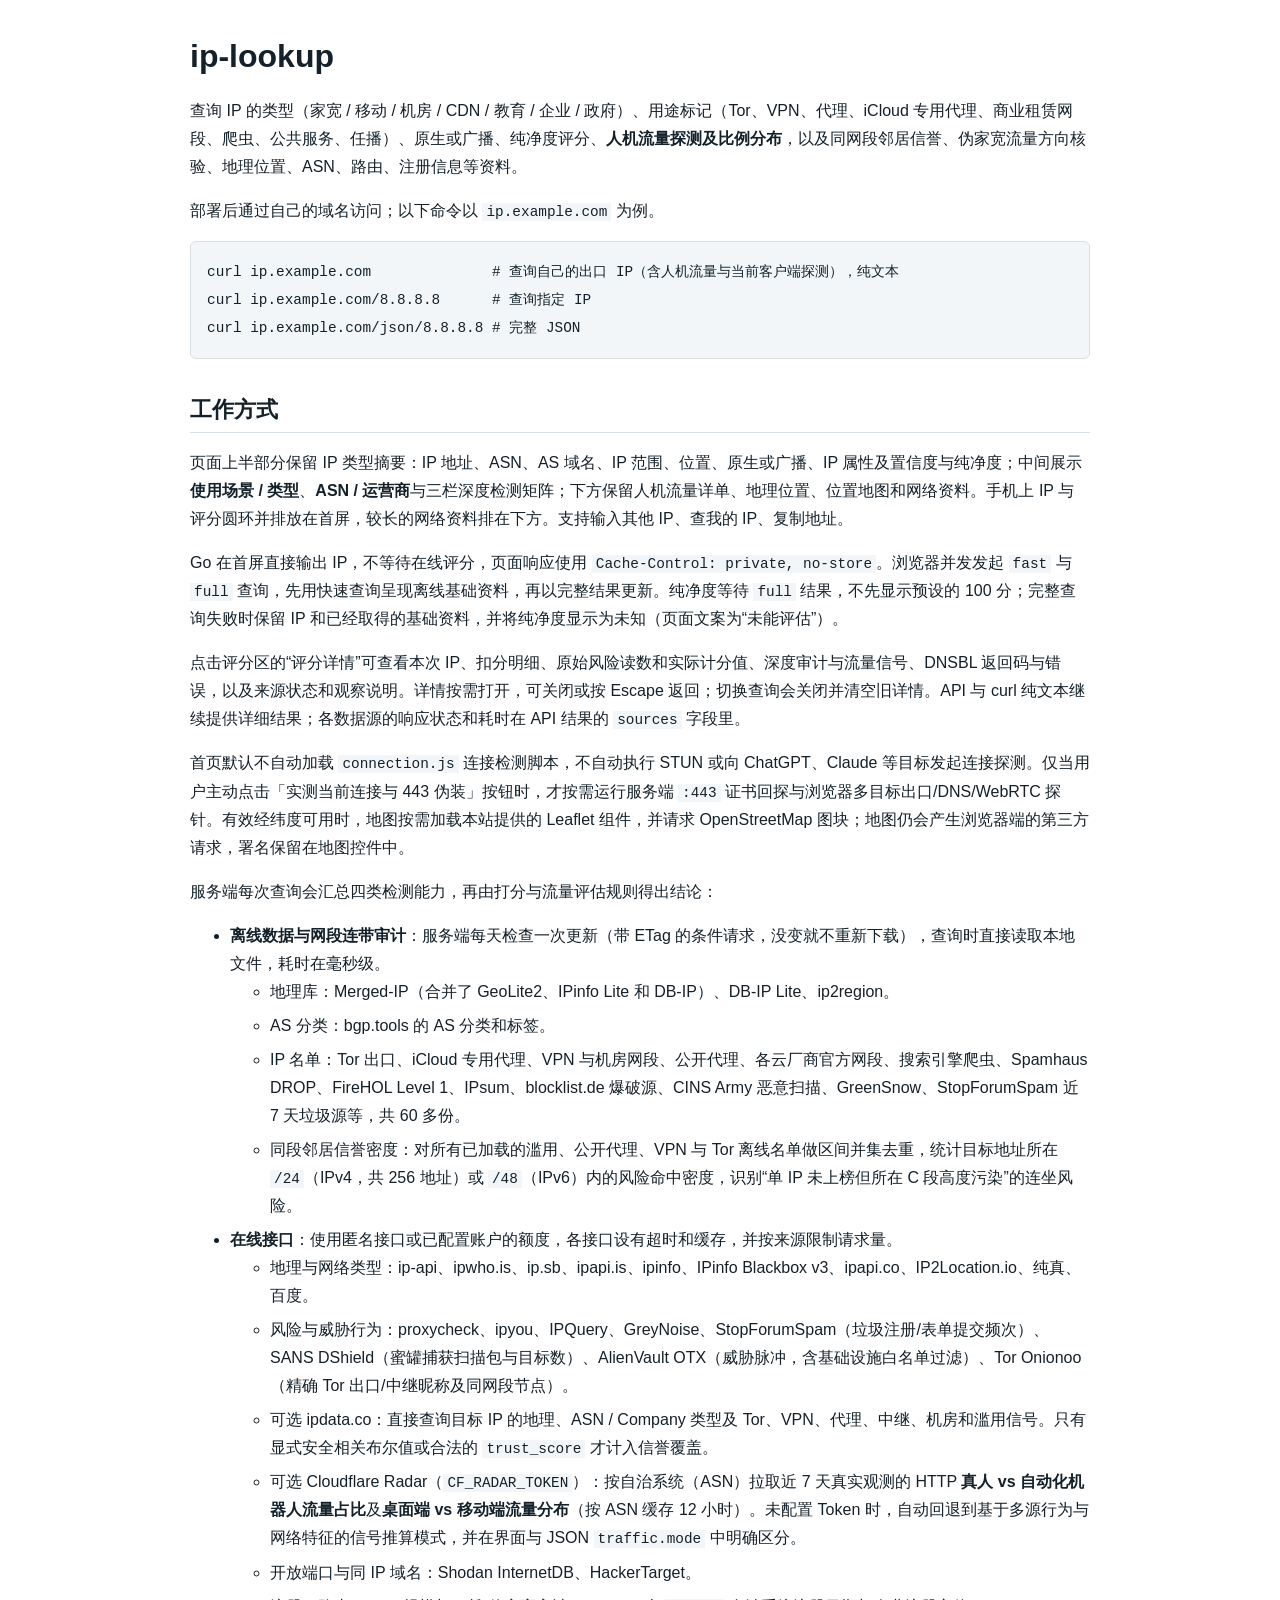
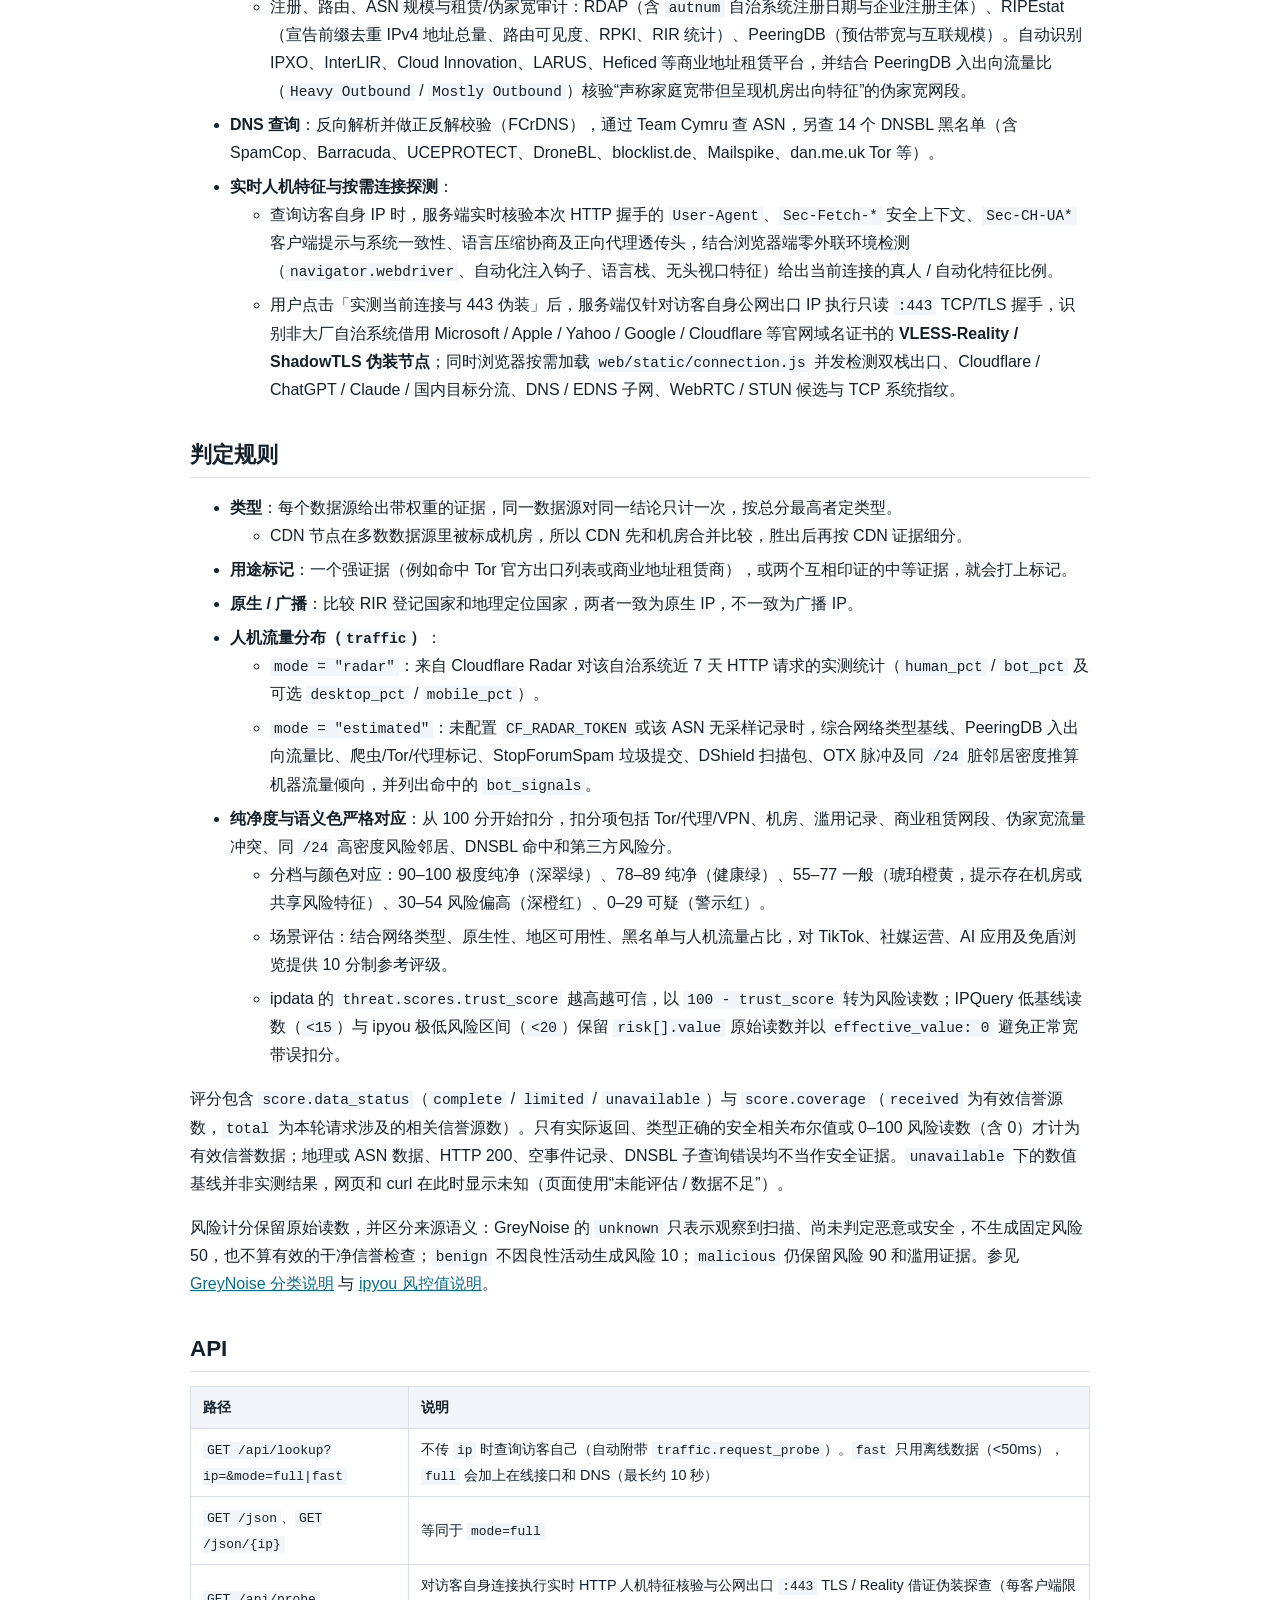
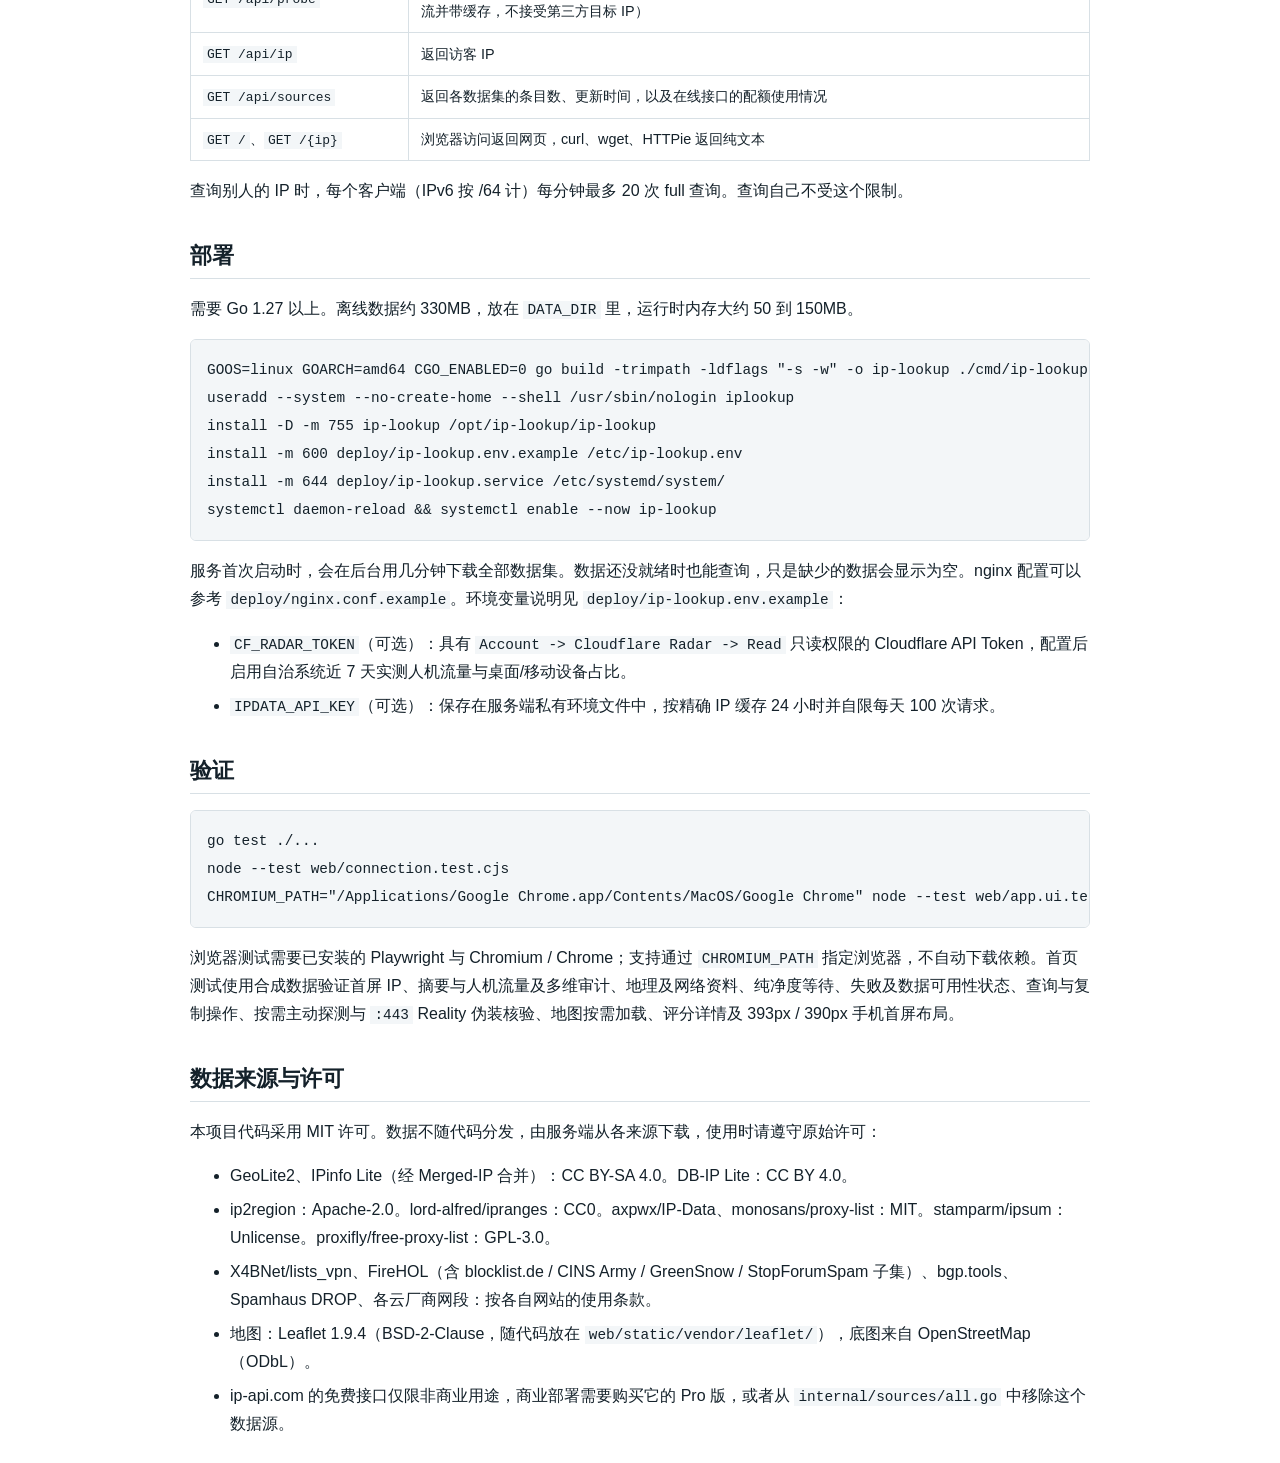
==== README.html @ f2e68642 "refactor(web): remove duplicate spectrum bar and human/bot row from top summary card" ====
<!doctype html>
<html lang="zh-CN"><head><meta charset="utf-8"><meta name="viewport" content="width=device-width,initial-scale=1"><title>ip-lookup · 项目说明</title>
<style>html{color-scheme:light}body{max-width:900px;margin:36px auto;padding:0 24px;color:#14212a;background:#fff;font:16px/1.75 -apple-system,BlinkMacSystemFont,"PingFang SC","Microsoft YaHei",sans-serif;overflow-wrap:anywhere}h1,h2,h3{line-height:1.3;margin:1.6em 0 .6em}h1{margin-top:0}h2{font-size:1.4rem;border-bottom:1px solid #d8e0e5;padding-bottom:.35em}a{color:#0a6e8a}pre{padding:16px;background:#f3f6f8;border:1px solid #d8e0e5;border-radius:6px;overflow:auto}code{font-family:ui-monospace,SFMono-Regular,Menlo,Consolas,monospace;font-size:.9em}p code,li code,td code{background:#f3f6f8;padding:1px 4px}table{border-collapse:collapse;display:block;max-width:100%;overflow:auto;font-size:.9rem}th,td{padding:8px 12px;border:1px solid #d8e0e5;text-align:left}th{background:#f3f6f8}li+li{margin-top:6px}@media(max-width:600px){body{margin:20px auto;padding:0 16px;font-size:15px}pre{white-space:pre-wrap;overflow-wrap:anywhere}}@media print{body{max-width:none;margin:0;padding:0;font-size:10.5pt;color:#000}a{color:inherit}pre{white-space:pre-wrap}table{display:table;overflow:visible}h2,h3{break-after:avoid}tr,pre{break-inside:avoid}@page{margin:18mm}}</style></head><body>
<h1>ip-lookup</h1>
<p>查询 IP 的类型（家宽 / 移动 / 机房 / CDN / 教育 / 企业 / 政府）、用途标记（Tor、VPN、代理、iCloud 专用代理、商业租赁网段、爬虫、公共服务、任播）、原生或广播、纯净度评分、<strong>人机流量探测及比例分布</strong>，以及同网段邻居信誉、伪家宽流量方向核验、地理位置、ASN、路由、注册信息等资料。</p>
<p>部署后通过自己的域名访问；以下命令以 <code>ip.example.com</code> 为例。</p>
<pre><code>curl ip.example.com              # 查询自己的出口 IP（含人机流量与当前客户端探测），纯文本
curl ip.example.com/8.8.8.8      # 查询指定 IP
curl ip.example.com/json/8.8.8.8 # 完整 JSON
</code></pre>
<h2>工作方式</h2>
<p>页面上半部分保留 IP 类型摘要：IP 地址、ASN、AS 域名、IP 范围、位置、原生或广播、IP 属性及置信度与纯净度；中间展示<strong>使用场景 / 类型</strong>、<strong>ASN / 运营商</strong>与三栏深度检测矩阵；下方保留人机流量详单、地理位置、位置地图和网络资料。手机上 IP 与评分圆环并排放在首屏，较长的网络资料排在下方。支持输入其他 IP、查我的 IP、复制地址。</p>
<p>Go 在首屏直接输出 IP，不等待在线评分，页面响应使用 <code>Cache-Control: private, no-store</code>。浏览器并发发起 <code>fast</code> 与 <code>full</code> 查询，先用快速查询呈现离线基础资料，再以完整结果更新。纯净度等待 <code>full</code> 结果，不先显示预设的 100 分；完整查询失败时保留 IP 和已经取得的基础资料，并将纯净度显示为未知（页面文案为“未能评估”）。</p>
<p>点击评分区的“评分详情”可查看本次 IP、扣分明细、原始风险读数和实际计分值、深度审计与流量信号、DNSBL 返回码与错误，以及来源状态和观察说明。详情按需打开，可关闭或按 Escape 返回；切换查询会关闭并清空旧详情。API 与 curl 纯文本继续提供详细结果；各数据源的响应状态和耗时在 API 结果的 <code>sources</code> 字段里。</p>
<p>首页默认不自动加载 <code>connection.js</code> 连接检测脚本，不自动执行 STUN 或向 ChatGPT、Claude 等目标发起连接探测。仅当用户主动点击「实测当前连接与 443 伪装」按钮时，才按需运行服务端 <code>:443</code> 证书回探与浏览器多目标出口/DNS/WebRTC 探针。有效经纬度可用时，地图按需加载本站提供的 Leaflet 组件，并请求 OpenStreetMap 图块；地图仍会产生浏览器端的第三方请求，署名保留在地图控件中。</p>
<p>服务端每次查询会汇总四类检测能力，再由打分与流量评估规则得出结论：</p>
<ul>
<li><strong>离线数据与网段连带审计</strong>：服务端每天检查一次更新（带 ETag 的条件请求，没变就不重新下载），查询时直接读取本地文件，耗时在毫秒级。<ul>
<li>地理库：Merged-IP（合并了 GeoLite2、IPinfo Lite 和 DB-IP）、DB-IP Lite、ip2region。</li>
<li>AS 分类：bgp.tools 的 AS 分类和标签。</li>
<li>IP 名单：Tor 出口、iCloud 专用代理、VPN 与机房网段、公开代理、各云厂商官方网段、搜索引擎爬虫、Spamhaus DROP、FireHOL Level 1、IPsum、blocklist.de 爆破源、CINS Army 恶意扫描、GreenSnow、StopForumSpam 近 7 天垃圾源等，共 60 多份。</li>
<li>同段邻居信誉密度：对所有已加载的滥用、公开代理、VPN 与 Tor 离线名单做区间并集去重，统计目标地址所在 <code>/24</code>（IPv4，共 256 地址）或 <code>/48</code>（IPv6）内的风险命中密度，识别“单 IP 未上榜但所在 C 段高度污染”的连坐风险。</li>
</ul>
</li>
<li><strong>在线接口</strong>：使用匿名接口或已配置账户的额度，各接口设有超时和缓存，并按来源限制请求量。<ul>
<li>地理与网络类型：ip-api、ipwho.is、ip.sb、ipapi.is、ipinfo、IPinfo Blackbox v3、ipapi.co、IP2Location.io、纯真、百度。</li>
<li>风险与威胁行为：proxycheck、ipyou、IPQuery、GreyNoise、StopForumSpam（垃圾注册/表单提交频次）、SANS DShield（蜜罐捕获扫描包与目标数）、AlienVault OTX（威胁脉冲，含基础设施白名单过滤）、Tor Onionoo（精确 Tor 出口/中继昵称及同网段节点）。</li>
<li>可选 ipdata.co：直接查询目标 IP 的地理、ASN / Company 类型及 Tor、VPN、代理、中继、机房和滥用信号。只有显式安全相关布尔值或合法的 <code>trust_score</code> 才计入信誉覆盖。</li>
<li>可选 Cloudflare Radar（<code>CF_RADAR_TOKEN</code>）：按自治系统（ASN）拉取近 7 天真实观测的 HTTP <strong>真人 vs 自动化机器人流量占比</strong>及<strong>桌面端 vs 移动端流量分布</strong>（按 ASN 缓存 12 小时）。未配置 Token 时，自动回退到基于多源行为与网络特征的信号推算模式，并在界面与 JSON <code>traffic.mode</code> 中明确区分。</li>
<li>开放端口与同 IP 域名：Shodan InternetDB、HackerTarget。</li>
<li>注册、路由、ASN 规模与租赁/伪家宽审计：RDAP（含 <code>autnum</code> 自治系统注册日期与企业注册主体）、RIPEstat（宣告前缀去重 IPv4 地址总量、路由可见度、RPKI、RIR 统计）、PeeringDB（预估带宽与互联规模）。自动识别 IPXO、InterLIR、Cloud Innovation、LARUS、Heficed 等商业地址租赁平台，并结合 PeeringDB 入出向流量比（<code>Heavy Outbound</code> / <code>Mostly Outbound</code>）核验“声称家庭宽带但呈现机房出向特征”的伪家宽网段。</li>
</ul>
</li>
<li><strong>DNS 查询</strong>：反向解析并做正反解校验（FCrDNS），通过 Team Cymru 查 ASN，另查 14 个 DNSBL 黑名单（含 SpamCop、Barracuda、UCEPROTECT、DroneBL、blocklist.de、Mailspike、dan.me.uk Tor 等）。</li>
<li><strong>实时人机特征与按需连接探测</strong>：<ul>
<li>查询访客自身 IP 时，服务端实时核验本次 HTTP 握手的 <code>User-Agent</code>、<code>Sec-Fetch-*</code> 安全上下文、<code>Sec-CH-UA*</code> 客户端提示与系统一致性、语言压缩协商及正向代理透传头，结合浏览器端零外联环境检测（<code>navigator.webdriver</code>、自动化注入钩子、语言栈、无头视口特征）给出当前连接的真人 / 自动化特征比例。</li>
<li>用户点击「实测当前连接与 443 伪装」后，服务端仅针对访客自身公网出口 IP 执行只读 <code>:443</code> TCP/TLS 握手，识别非大厂自治系统借用 Microsoft / Apple / Yahoo / Google / Cloudflare 等官网域名证书的 <strong>VLESS-Reality / ShadowTLS 伪装节点</strong>；同时浏览器按需加载 <code>web/static/connection.js</code> 并发检测双栈出口、Cloudflare / ChatGPT / Claude / 国内目标分流、DNS / EDNS 子网、WebRTC / STUN 候选与 TCP 系统指纹。</li>
</ul>
</li>
</ul>
<h2>判定规则</h2>
<ul>
<li><strong>类型</strong>：每个数据源给出带权重的证据，同一数据源对同一结论只计一次，按总分最高者定类型。<ul>
<li>CDN 节点在多数数据源里被标成机房，所以 CDN 先和机房合并比较，胜出后再按 CDN 证据细分。</li>
</ul>
</li>
<li><strong>用途标记</strong>：一个强证据（例如命中 Tor 官方出口列表或商业地址租赁商），或两个互相印证的中等证据，就会打上标记。</li>
<li><strong>原生 / 广播</strong>：比较 RIR 登记国家和地理定位国家，两者一致为原生 IP，不一致为广播 IP。</li>
<li><strong>人机流量分布（<code>traffic</code>）</strong>：<ul>
<li><code>mode = "radar"</code>：来自 Cloudflare Radar 对该自治系统近 7 天 HTTP 请求的实测统计（<code>human_pct</code> / <code>bot_pct</code> 及可选 <code>desktop_pct</code> / <code>mobile_pct</code>）。</li>
<li><code>mode = "estimated"</code>：未配置 <code>CF_RADAR_TOKEN</code> 或该 ASN 无采样记录时，综合网络类型基线、PeeringDB 入出向流量比、爬虫/Tor/代理标记、StopForumSpam 垃圾提交、DShield 扫描包、OTX 脉冲及同 <code>/24</code> 脏邻居密度推算机器流量倾向，并列出命中的 <code>bot_signals</code>。</li>
</ul>
</li>
<li><strong>纯净度与语义色严格对应</strong>：从 100 分开始扣分，扣分项包括 Tor/代理/VPN、机房、滥用记录、商业租赁网段、伪家宽流量冲突、同 <code>/24</code> 高密度风险邻居、DNSBL 命中和第三方风险分。<ul>
<li>分档与颜色对应：90–100 极度纯净（深翠绿）、78–89 纯净（健康绿）、55–77 一般（琥珀橙黄，提示存在机房或共享风险特征）、30–54 风险偏高（深橙红）、0–29 可疑（警示红）。</li>
<li>场景评估：结合网络类型、原生性、地区可用性、黑名单与人机流量占比，对 TikTok、社媒运营、AI 应用及免盾浏览提供 10 分制参考评级。</li>
<li>ipdata 的 <code>threat.scores.trust_score</code> 越高越可信，以 <code>100 - trust_score</code> 转为风险读数；IPQuery 低基线读数（<code>&lt;15</code>）与 ipyou 极低风险区间（<code>&lt;20</code>）保留 <code>risk[].value</code> 原始读数并以 <code>effective_value: 0</code> 避免正常宽带误扣分。</li>
</ul>
</li>
</ul>
<p>评分包含 <code>score.data_status</code>（<code>complete</code> / <code>limited</code> / <code>unavailable</code>）与 <code>score.coverage</code>（<code>received</code> 为有效信誉源数，<code>total</code> 为本轮请求涉及的相关信誉源数）。只有实际返回、类型正确的安全相关布尔值或 0–100 风险读数（含 0）才计为有效信誉数据；地理或 ASN 数据、HTTP 200、空事件记录、DNSBL 子查询错误均不当作安全证据。<code>unavailable</code> 下的数值基线并非实测结果，网页和 curl 在此时显示未知（页面使用“未能评估 / 数据不足”）。</p>
<p>风险计分保留原始读数，并区分来源语义：GreyNoise 的 <code>unknown</code> 只表示观察到扫描、尚未判定恶意或安全，不生成固定风险 50，也不算有效的干净信誉检查；<code>benign</code> 不因良性活动生成风险 10；<code>malicious</code> 仍保留风险 90 和滥用证据。参见 <a href="https://docs.greynoise.io/docs/understanding-greynoise-classifications">GreyNoise 分类说明</a> 与 <a href="https://ipyou.net/zh/wiki/ip-risk-score">ipyou 风控值说明</a>。</p>
<h2>API</h2>
<table>
<thead>
<tr><th>路径</th><th>说明</th></tr>
</thead>
<tbody>
<tr><td><code>GET /api/lookup?ip=&amp;mode=full|fast</code></td><td>不传 <code>ip</code> 时查询访客自己（自动附带 <code>traffic.request_probe</code>）。<code>fast</code> 只用离线数据（&lt;50ms），<code>full</code> 会加上在线接口和 DNS（最长约 10 秒）</td></tr>
<tr><td><code>GET /json</code>、<code>GET /json/{ip}</code></td><td>等同于 <code>mode=full</code></td></tr>
<tr><td><code>GET /api/probe</code></td><td>对访客自身连接执行实时 HTTP 人机特征核验与公网出口 <code>:443</code> TLS / Reality 借证伪装探查（每客户端限流并带缓存，不接受第三方目标 IP）</td></tr>
<tr><td><code>GET /api/ip</code></td><td>返回访客 IP</td></tr>
<tr><td><code>GET /api/sources</code></td><td>返回各数据集的条目数、更新时间，以及在线接口的配额使用情况</td></tr>
<tr><td><code>GET /</code>、<code>GET /{ip}</code></td><td>浏览器访问返回网页，curl、wget、HTTPie 返回纯文本</td></tr>
</tbody>
</table>
<p>查询别人的 IP 时，每个客户端（IPv6 按 /64 计）每分钟最多 20 次 full 查询。查询自己不受这个限制。</p>
<h2>部署</h2>
<p>需要 Go 1.27 以上。离线数据约 330MB，放在 <code>DATA_DIR</code> 里，运行时内存大约 50 到 150MB。</p>
<pre><code>GOOS=linux GOARCH=amd64 CGO_ENABLED=0 go build -trimpath -ldflags "-s -w" -o ip-lookup ./cmd/ip-lookup
useradd --system --no-create-home --shell /usr/sbin/nologin iplookup
install -D -m 755 ip-lookup /opt/ip-lookup/ip-lookup
install -m 600 deploy/ip-lookup.env.example /etc/ip-lookup.env
install -m 644 deploy/ip-lookup.service /etc/systemd/system/
systemctl daemon-reload &amp;&amp; systemctl enable --now ip-lookup
</code></pre>
<p>服务首次启动时，会在后台用几分钟下载全部数据集。数据还没就绪时也能查询，只是缺少的数据会显示为空。nginx 配置可以参考 <code>deploy/nginx.conf.example</code>。环境变量说明见 <code>deploy/ip-lookup.env.example</code>：</p>
<ul>
<li><code>CF_RADAR_TOKEN</code>（可选）：具有 <code>Account -&gt; Cloudflare Radar -&gt; Read</code> 只读权限的 Cloudflare API Token，配置后启用自治系统近 7 天实测人机流量与桌面/移动设备占比。</li>
<li><code>IPDATA_API_KEY</code>（可选）：保存在服务端私有环境文件中，按精确 IP 缓存 24 小时并自限每天 100 次请求。</li>
</ul>
<h2>验证</h2>
<pre><code>go test ./...
node --test web/connection.test.cjs
CHROMIUM_PATH="/Applications/Google Chrome.app/Contents/MacOS/Google Chrome" node --test web/app.ui.test.cjs
</code></pre>
<p>浏览器测试需要已安装的 Playwright 与 Chromium / Chrome；支持通过 <code>CHROMIUM_PATH</code> 指定浏览器，不自动下载依赖。首页测试使用合成数据验证首屏 IP、摘要与人机流量及多维审计、地理及网络资料、纯净度等待、失败及数据可用性状态、查询与复制操作、按需主动探测与 <code>:443</code> Reality 伪装核验、地图按需加载、评分详情及 393px / 390px 手机首屏布局。</p>
<h2>数据来源与许可</h2>
<p>本项目代码采用 MIT 许可。数据不随代码分发，由服务端从各来源下载，使用时请遵守原始许可：</p>
<ul>
<li>GeoLite2、IPinfo Lite（经 Merged-IP 合并）：CC BY-SA 4.0。DB-IP Lite：CC BY 4.0。</li>
<li>ip2region：Apache-2.0。lord-alfred/ipranges：CC0。axpwx/IP-Data、monosans/proxy-list：MIT。stamparm/ipsum：Unlicense。proxifly/free-proxy-list：GPL-3.0。</li>
<li>X4BNet/lists_vpn、FireHOL（含 blocklist.de / CINS Army / GreenSnow / StopForumSpam 子集）、bgp.tools、Spamhaus DROP、各云厂商网段：按各自网站的使用条款。</li>
<li>地图：Leaflet 1.9.4（BSD-2-Clause，随代码放在 <code>web/static/vendor/leaflet/</code>），底图来自 OpenStreetMap（ODbL）。</li>
<li>ip-api.com 的免费接口仅限非商业用途，商业部署需要购买它的 Pro 版，或者从 <code>internal/sources/all.go</code> 中移除这个数据源。</li>
</ul>
</body></html>
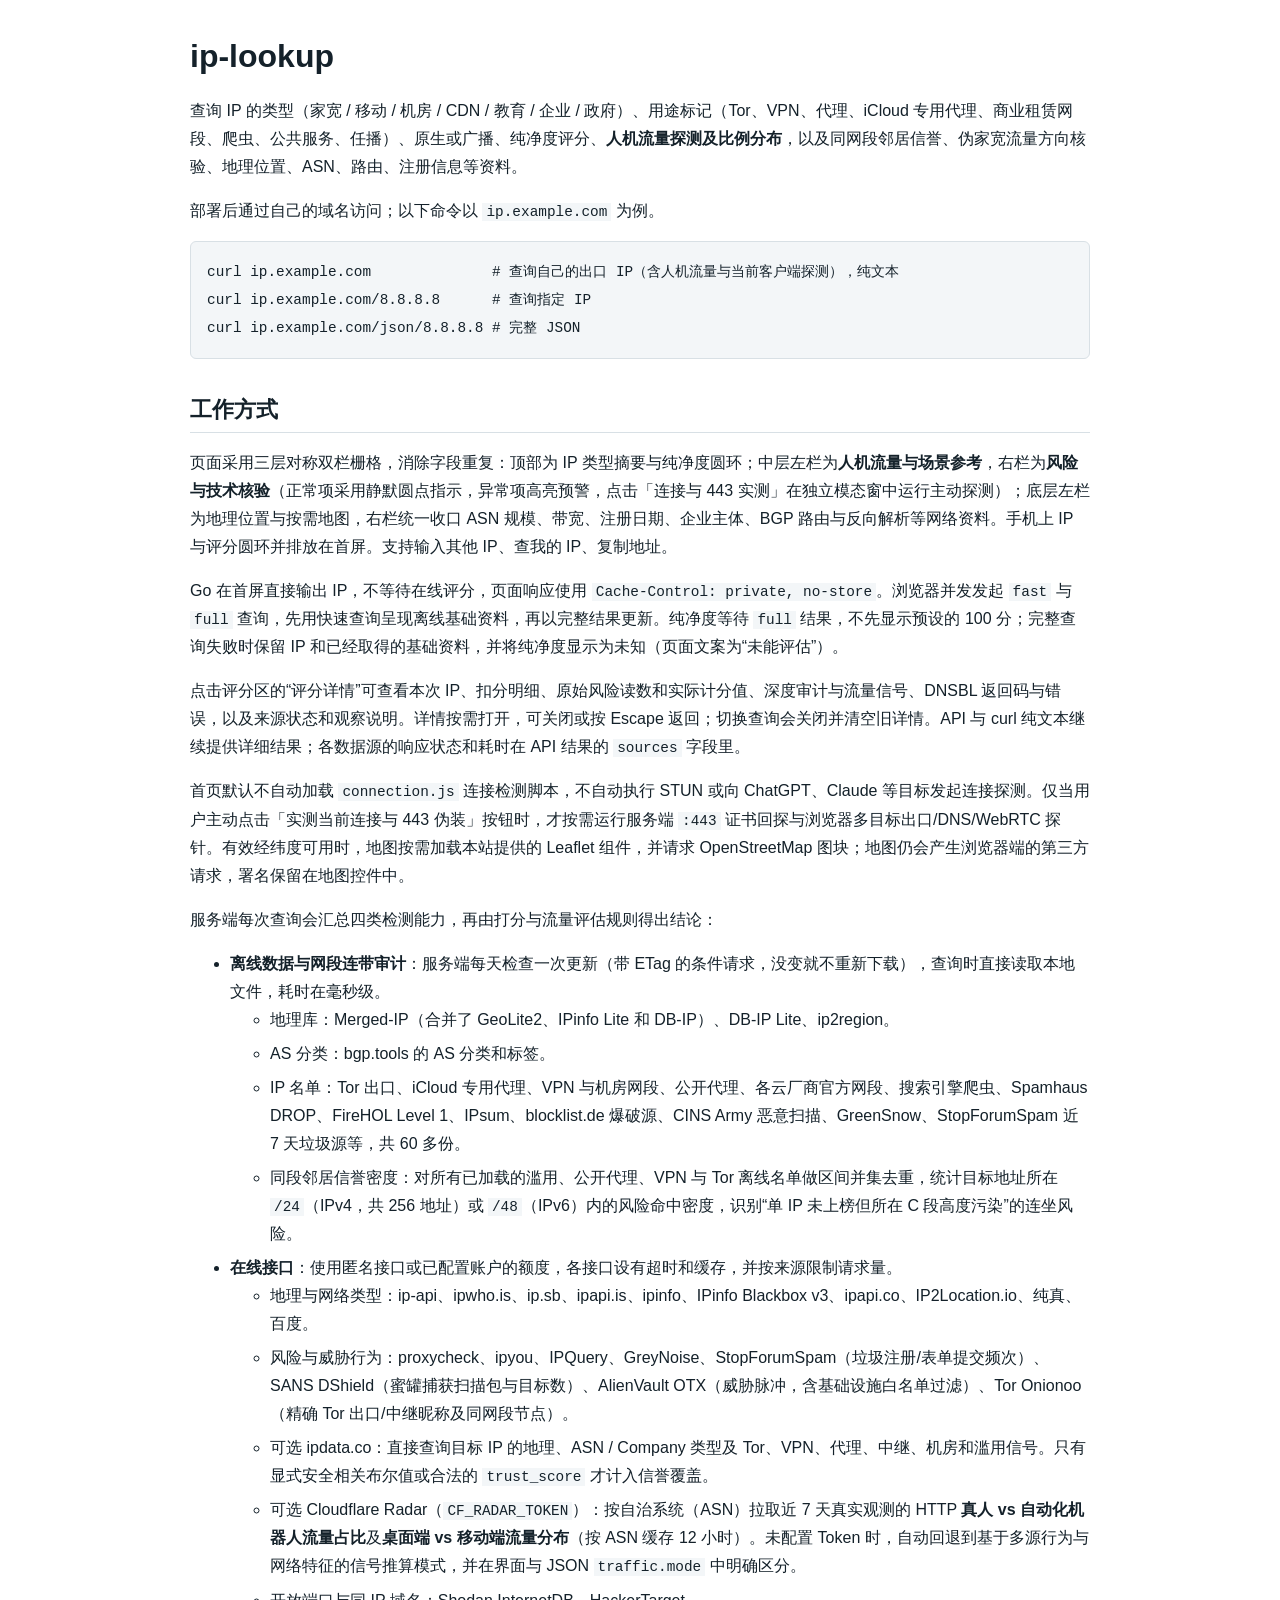
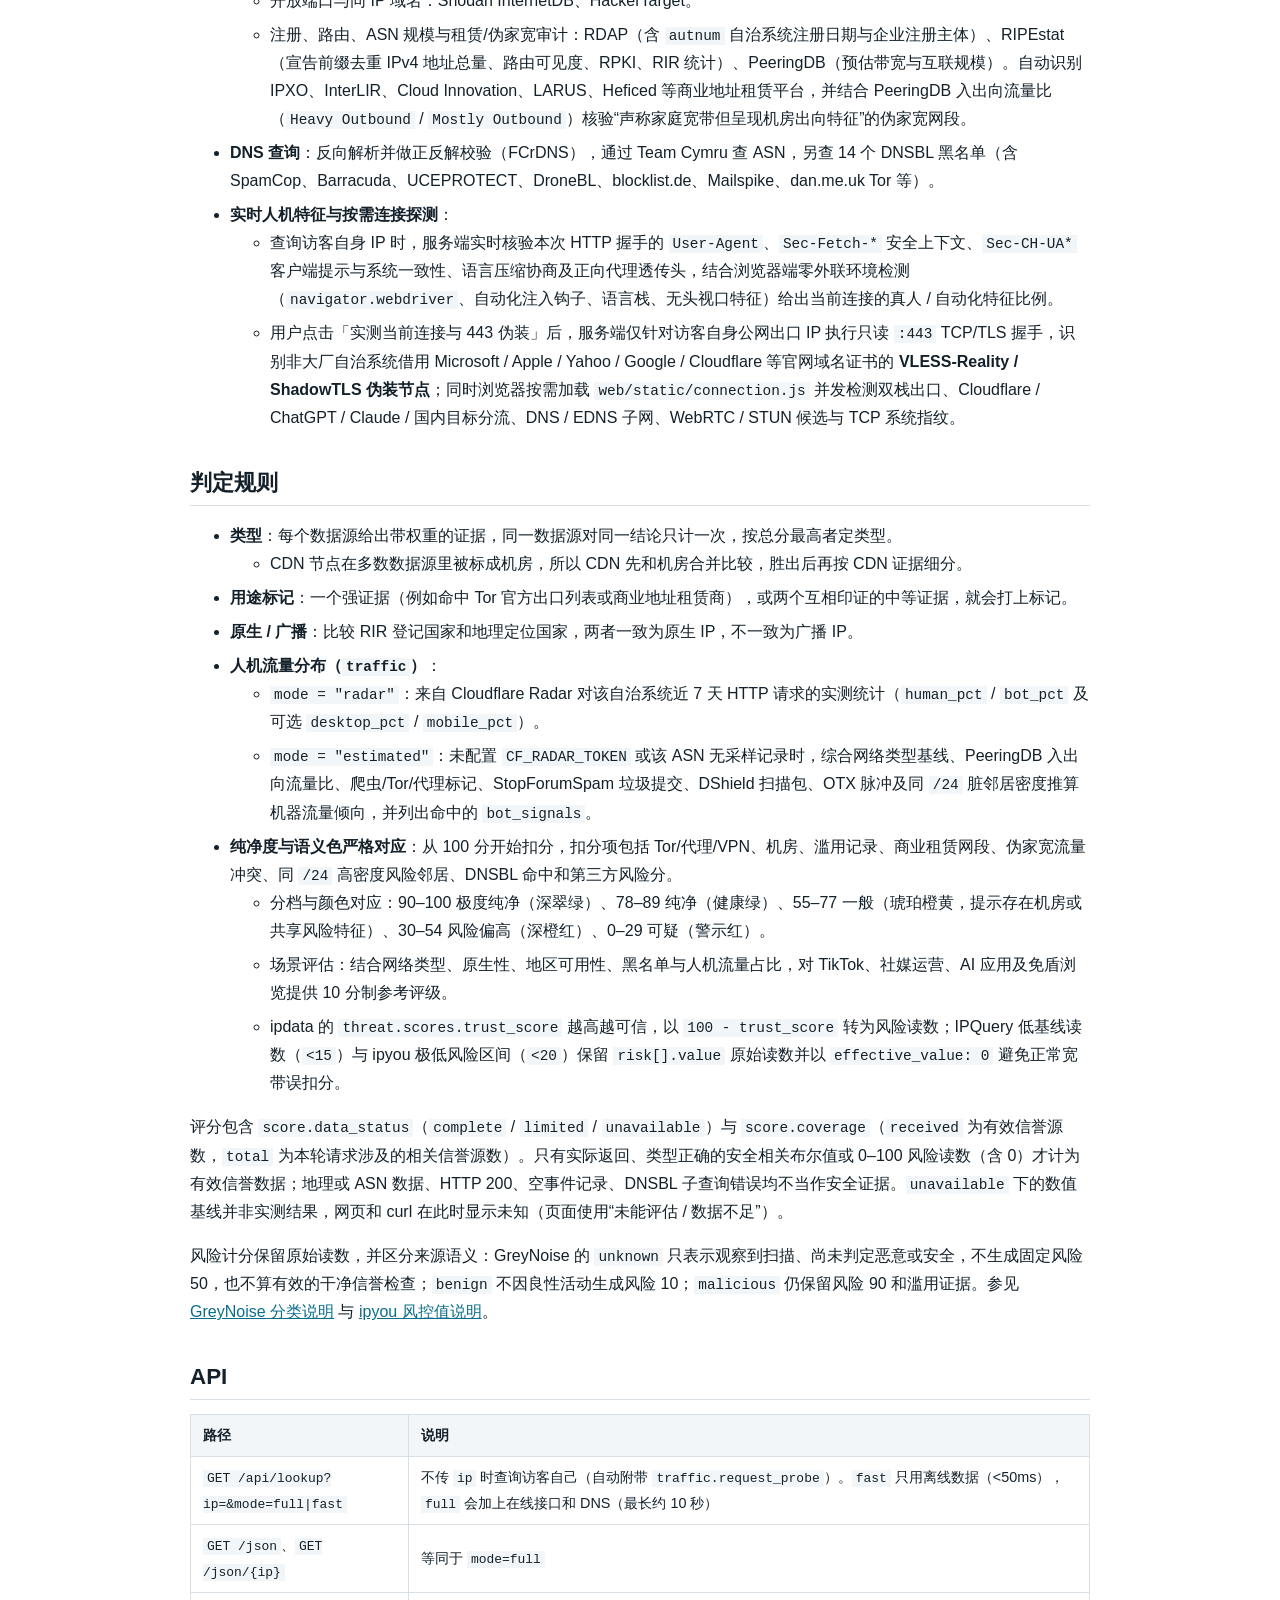
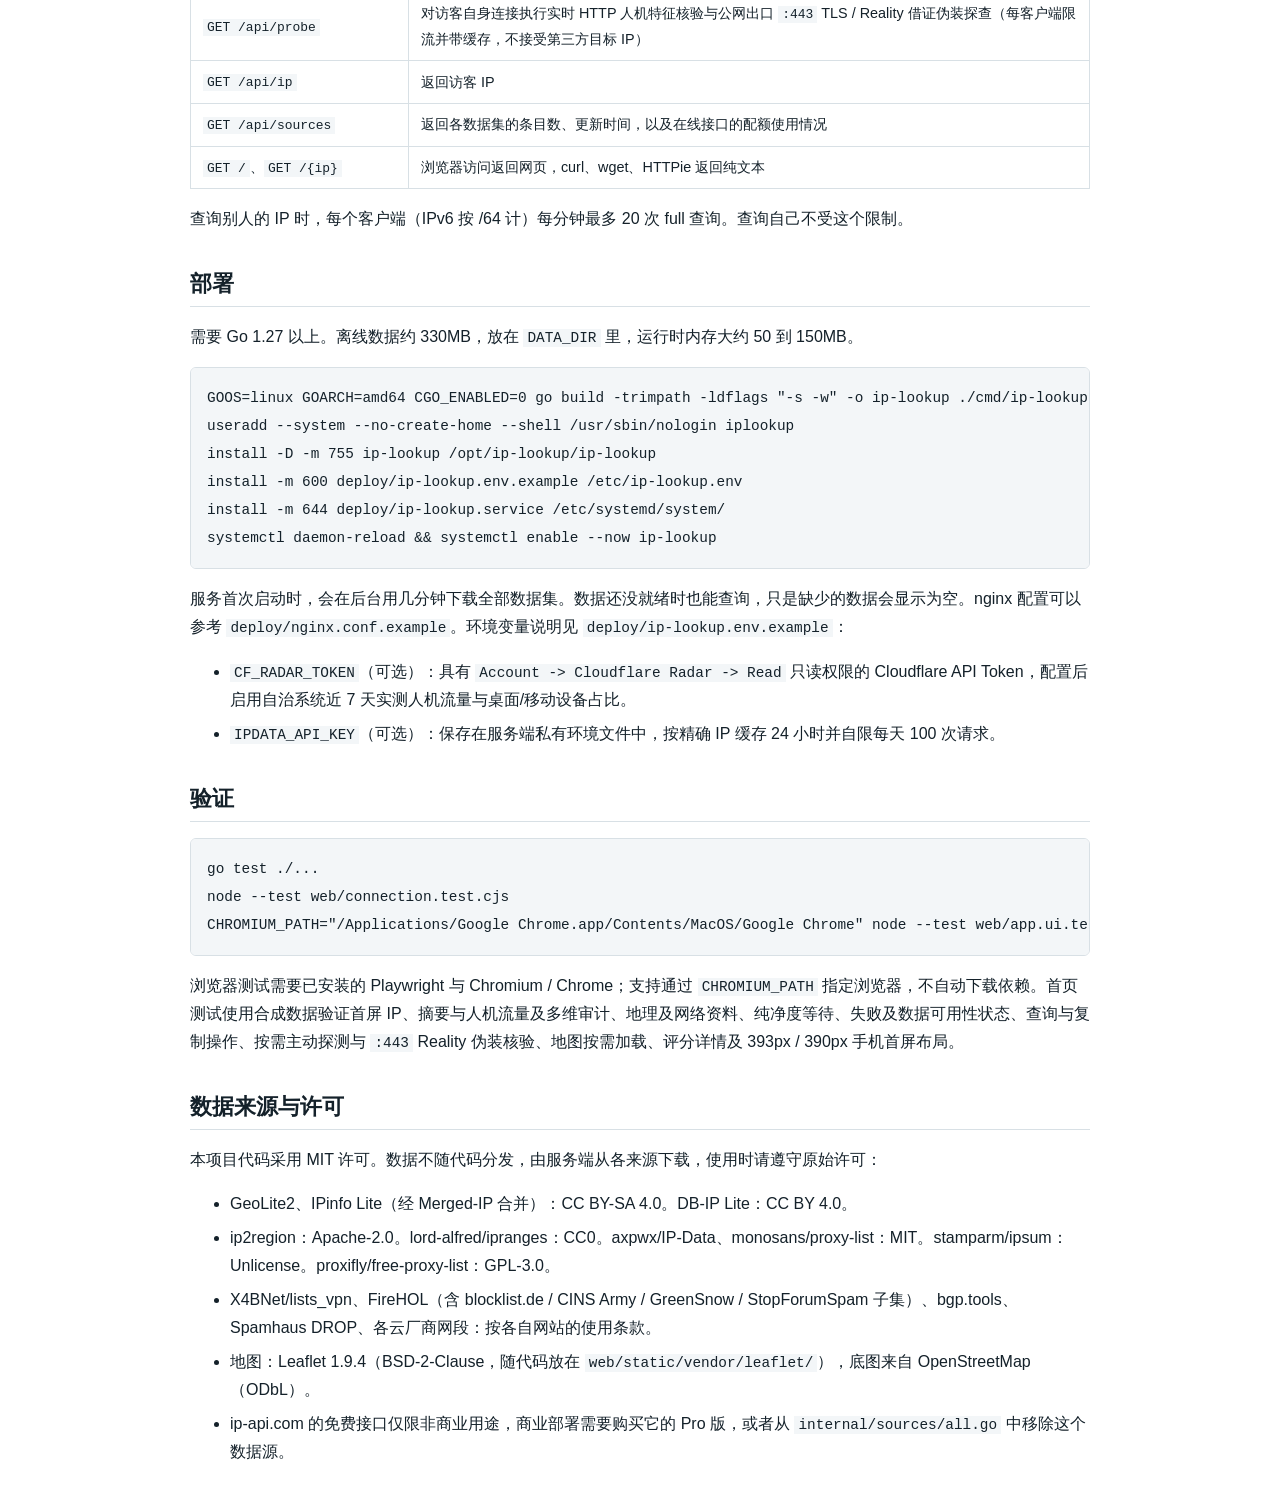
==== commit 6eaeae34: "refactor(web): streamline page into a deduplicated 3-tier symmetrical layout" ====
--- a/README.html
+++ b/README.html
@@ -9,7 +9,7 @@
 curl ip.example.com/json/8.8.8.8 # 完整 JSON
 </code></pre>
 <h2>工作方式</h2>
-<p>页面上半部分保留 IP 类型摘要：IP 地址、ASN、AS 域名、IP 范围、位置、原生或广播、IP 属性及置信度与纯净度；中间展示<strong>使用场景 / 类型</strong>、<strong>ASN / 运营商</strong>与三栏深度检测矩阵；下方保留人机流量详单、地理位置、位置地图和网络资料。手机上 IP 与评分圆环并排放在首屏，较长的网络资料排在下方。支持输入其他 IP、查我的 IP、复制地址。</p>
+<p>页面采用三层对称双栏栅格，消除字段重复：顶部为 IP 类型摘要与纯净度圆环；中层左栏为<strong>人机流量与场景参考</strong>，右栏为<strong>风险与技术核验</strong>（正常项采用静默圆点指示，异常项高亮预警，点击「连接与 443 实测」在独立模态窗中运行主动探测）；底层左栏为地理位置与按需地图，右栏统一收口 ASN 规模、带宽、注册日期、企业主体、BGP 路由与反向解析等网络资料。手机上 IP 与评分圆环并排放在首屏。支持输入其他 IP、查我的 IP、复制地址。</p>
 <p>Go 在首屏直接输出 IP，不等待在线评分，页面响应使用 <code>Cache-Control: private, no-store</code>。浏览器并发发起 <code>fast</code> 与 <code>full</code> 查询，先用快速查询呈现离线基础资料，再以完整结果更新。纯净度等待 <code>full</code> 结果，不先显示预设的 100 分；完整查询失败时保留 IP 和已经取得的基础资料，并将纯净度显示为未知（页面文案为“未能评估”）。</p>
 <p>点击评分区的“评分详情”可查看本次 IP、扣分明细、原始风险读数和实际计分值、深度审计与流量信号、DNSBL 返回码与错误，以及来源状态和观察说明。详情按需打开，可关闭或按 Escape 返回；切换查询会关闭并清空旧详情。API 与 curl 纯文本继续提供详细结果；各数据源的响应状态和耗时在 API 结果的 <code>sources</code> 字段里。</p>
 <p>首页默认不自动加载 <code>connection.js</code> 连接检测脚本，不自动执行 STUN 或向 ChatGPT、Claude 等目标发起连接探测。仅当用户主动点击「实测当前连接与 443 伪装」按钮时，才按需运行服务端 <code>:443</code> 证书回探与浏览器多目标出口/DNS/WebRTC 探针。有效经纬度可用时，地图按需加载本站提供的 Leaflet 组件，并请求 OpenStreetMap 图块；地图仍会产生浏览器端的第三方请求，署名保留在地图控件中。</p>
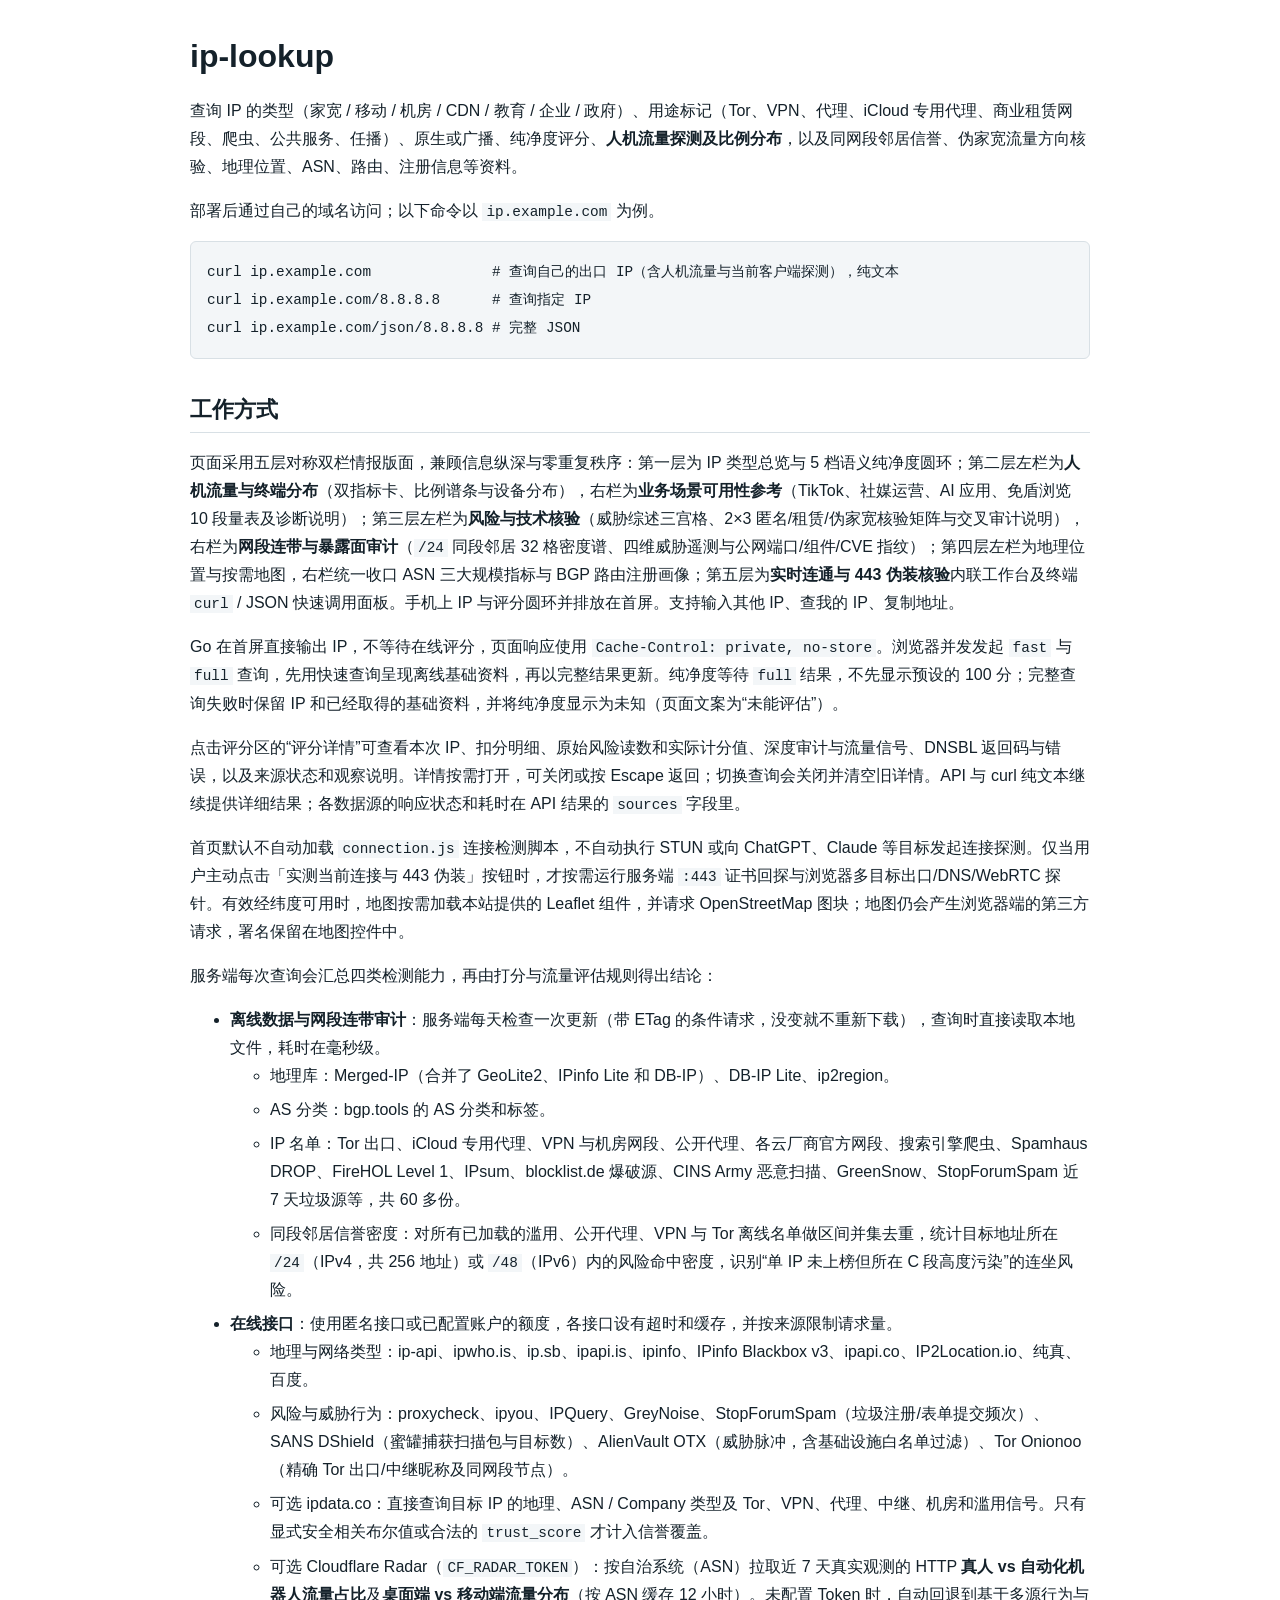
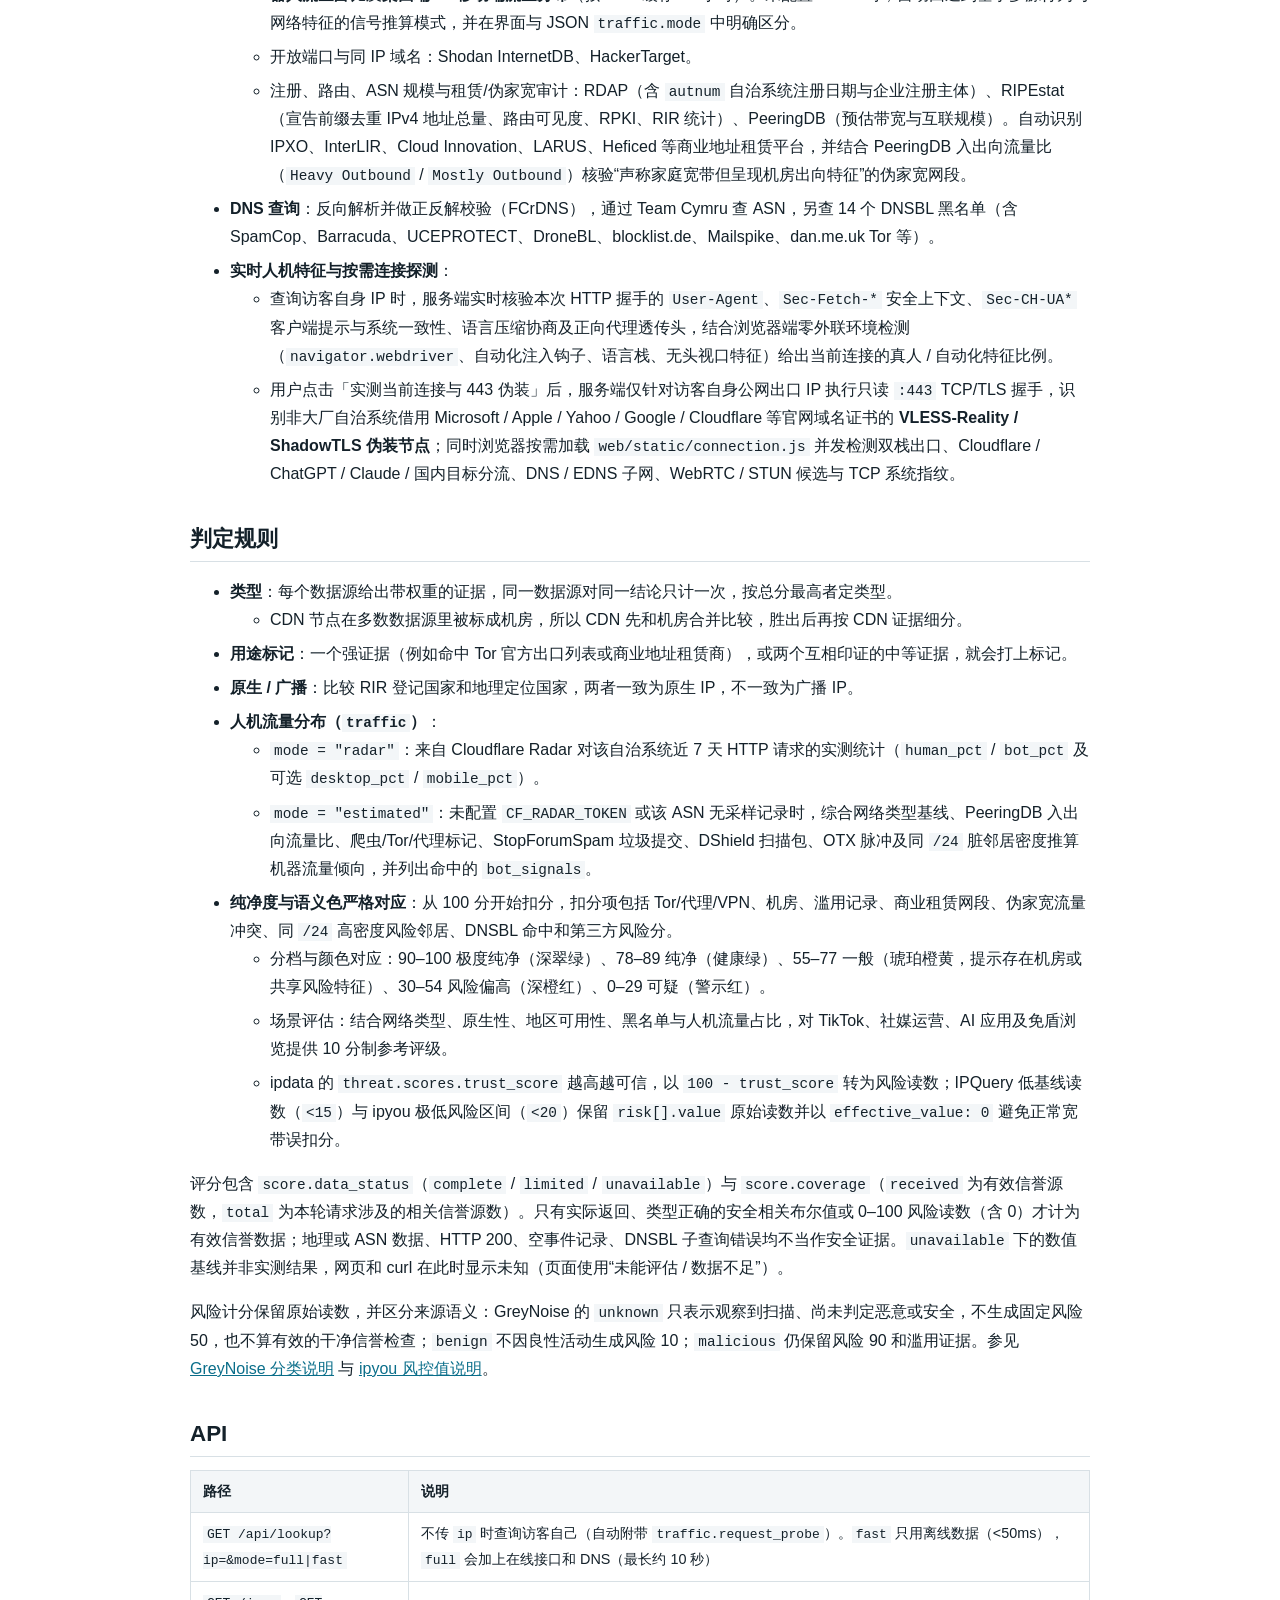
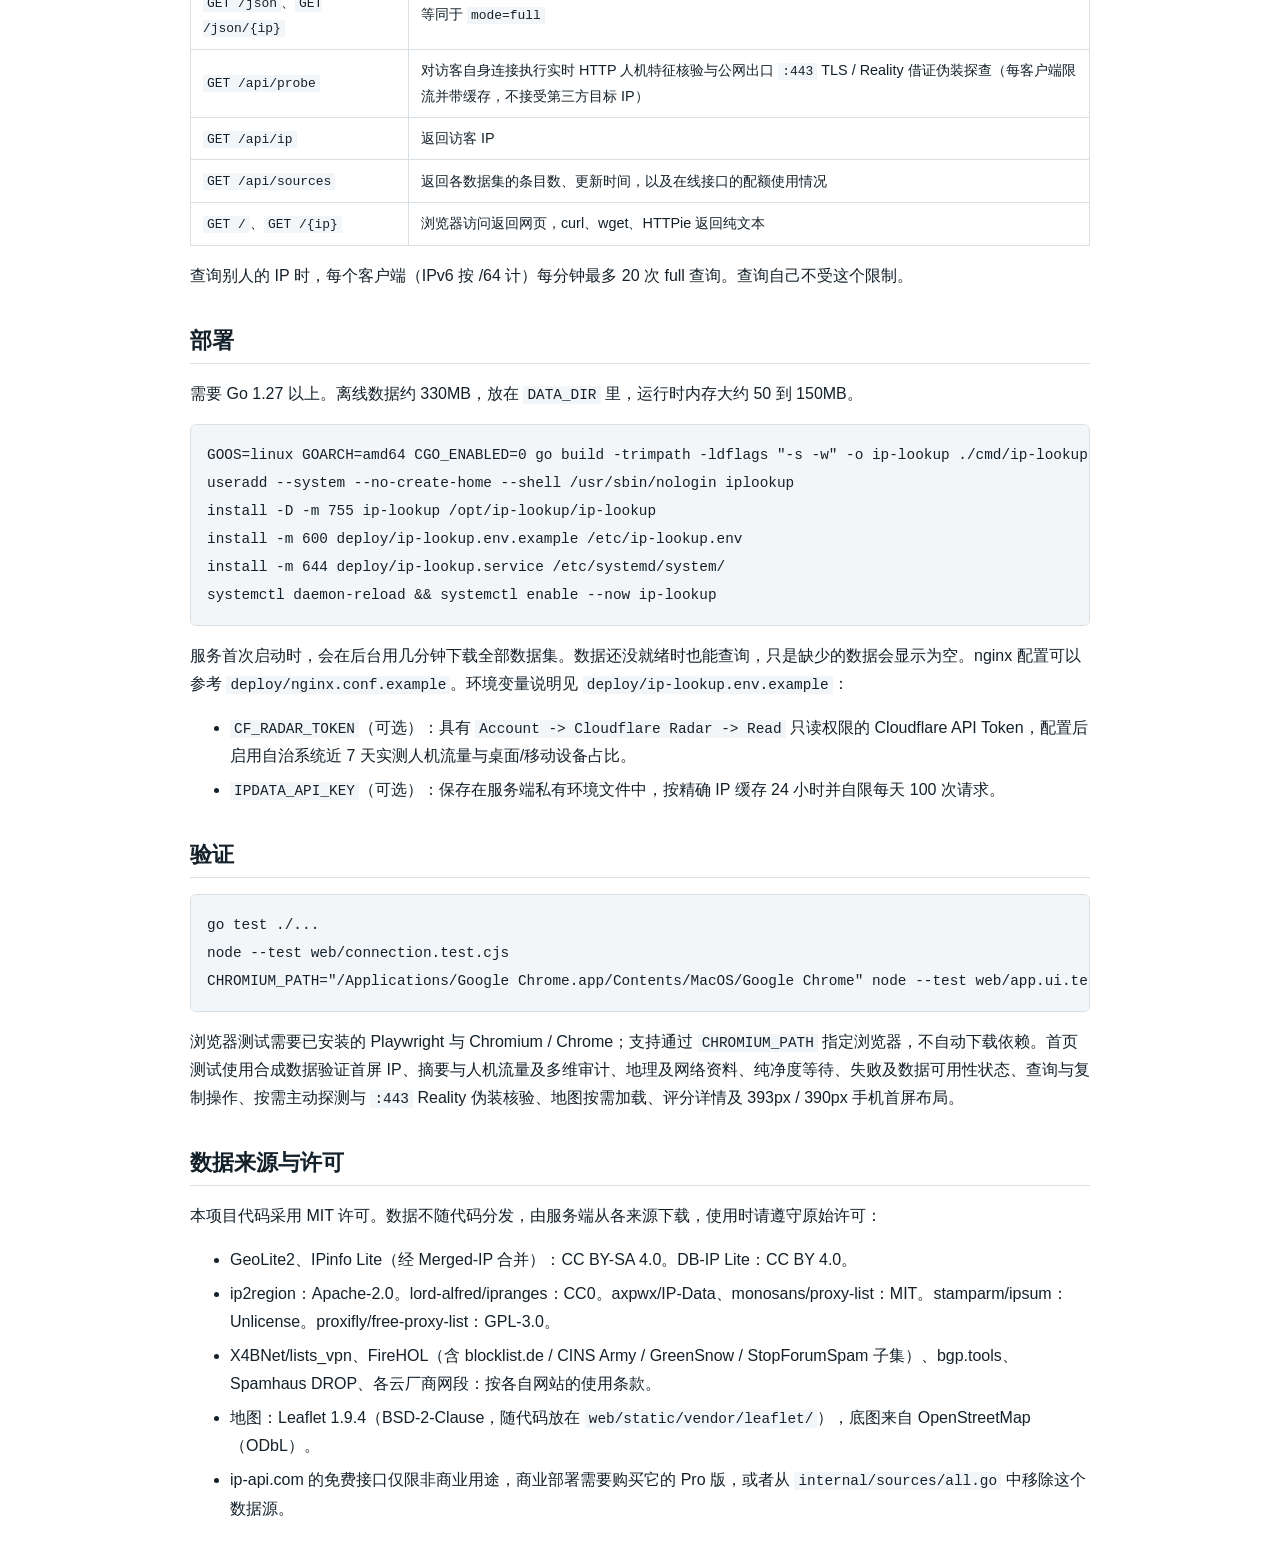
==== commit d859967a: "feat(web): expand report into a 5-tier symmetrical intelligence dossier" ====
--- a/README.html
+++ b/README.html
@@ -9,7 +9,7 @@
 curl ip.example.com/json/8.8.8.8 # 完整 JSON
 </code></pre>
 <h2>工作方式</h2>
-<p>页面采用三层对称双栏栅格，消除字段重复：顶部为 IP 类型摘要与纯净度圆环；中层左栏为<strong>人机流量与场景参考</strong>，右栏为<strong>风险与技术核验</strong>（正常项采用静默圆点指示，异常项高亮预警，点击「连接与 443 实测」在独立模态窗中运行主动探测）；底层左栏为地理位置与按需地图，右栏统一收口 ASN 规模、带宽、注册日期、企业主体、BGP 路由与反向解析等网络资料。手机上 IP 与评分圆环并排放在首屏。支持输入其他 IP、查我的 IP、复制地址。</p>
+<p>页面采用五层对称双栏情报版面，兼顾信息纵深与零重复秩序：第一层为 IP 类型总览与 5 档语义纯净度圆环；第二层左栏为<strong>人机流量与终端分布</strong>（双指标卡、比例谱条与设备分布），右栏为<strong>业务场景可用性参考</strong>（TikTok、社媒运营、AI 应用、免盾浏览 10 段量表及诊断说明）；第三层左栏为<strong>风险与技术核验</strong>（威胁综述三宫格、2×3 匿名/租赁/伪家宽核验矩阵与交叉审计说明），右栏为<strong>网段连带与暴露面审计</strong>（<code>/24</code> 同段邻居 32 格密度谱、四维威胁遥测与公网端口/组件/CVE 指纹）；第四层左栏为地理位置与按需地图，右栏统一收口 ASN 三大规模指标与 BGP 路由注册画像；第五层为<strong>实时连通与 443 伪装核验</strong>内联工作台及终端 <code>curl</code> / JSON 快速调用面板。手机上 IP 与评分圆环并排放在首屏。支持输入其他 IP、查我的 IP、复制地址。</p>
 <p>Go 在首屏直接输出 IP，不等待在线评分，页面响应使用 <code>Cache-Control: private, no-store</code>。浏览器并发发起 <code>fast</code> 与 <code>full</code> 查询，先用快速查询呈现离线基础资料，再以完整结果更新。纯净度等待 <code>full</code> 结果，不先显示预设的 100 分；完整查询失败时保留 IP 和已经取得的基础资料，并将纯净度显示为未知（页面文案为“未能评估”）。</p>
 <p>点击评分区的“评分详情”可查看本次 IP、扣分明细、原始风险读数和实际计分值、深度审计与流量信号、DNSBL 返回码与错误，以及来源状态和观察说明。详情按需打开，可关闭或按 Escape 返回；切换查询会关闭并清空旧详情。API 与 curl 纯文本继续提供详细结果；各数据源的响应状态和耗时在 API 结果的 <code>sources</code> 字段里。</p>
 <p>首页默认不自动加载 <code>connection.js</code> 连接检测脚本，不自动执行 STUN 或向 ChatGPT、Claude 等目标发起连接探测。仅当用户主动点击「实测当前连接与 443 伪装」按钮时，才按需运行服务端 <code>:443</code> 证书回探与浏览器多目标出口/DNS/WebRTC 探针。有效经纬度可用时，地图按需加载本站提供的 Leaflet 组件，并请求 OpenStreetMap 图块；地图仍会产生浏览器端的第三方请求，署名保留在地图控件中。</p>
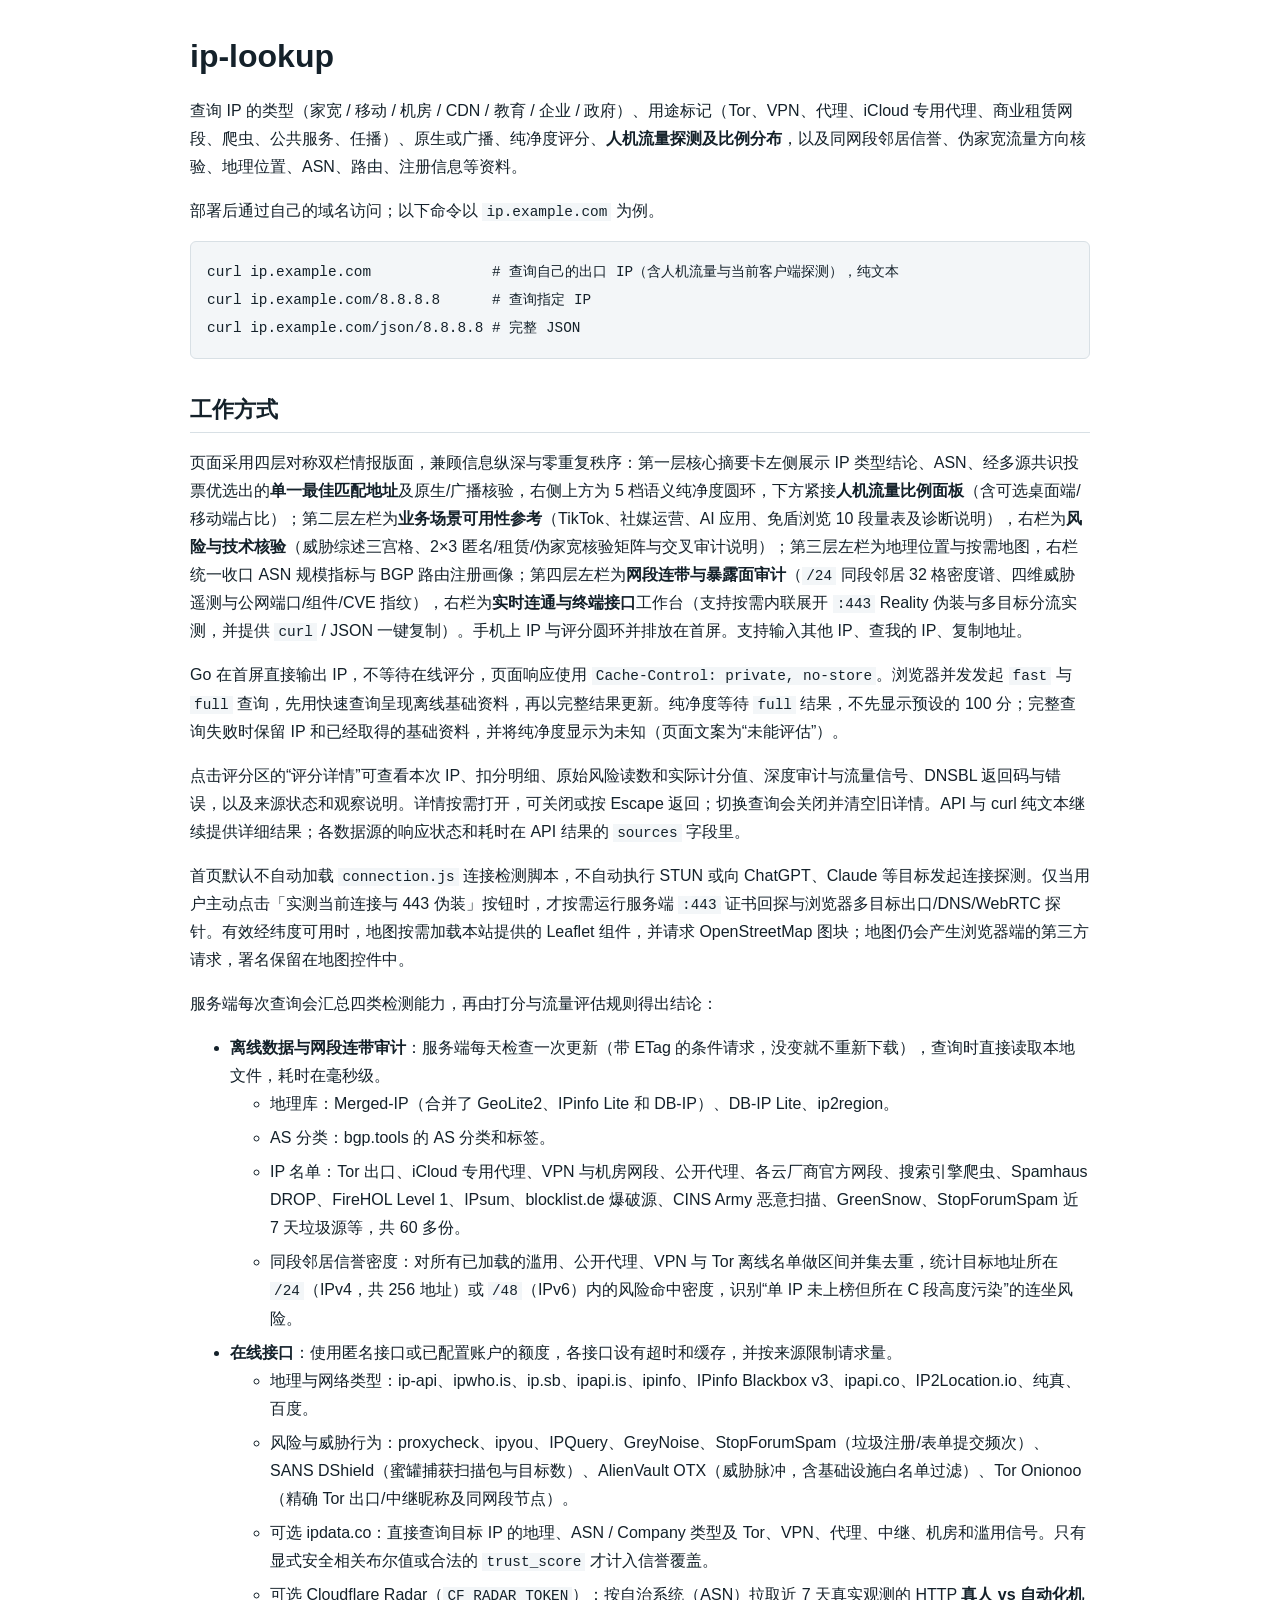
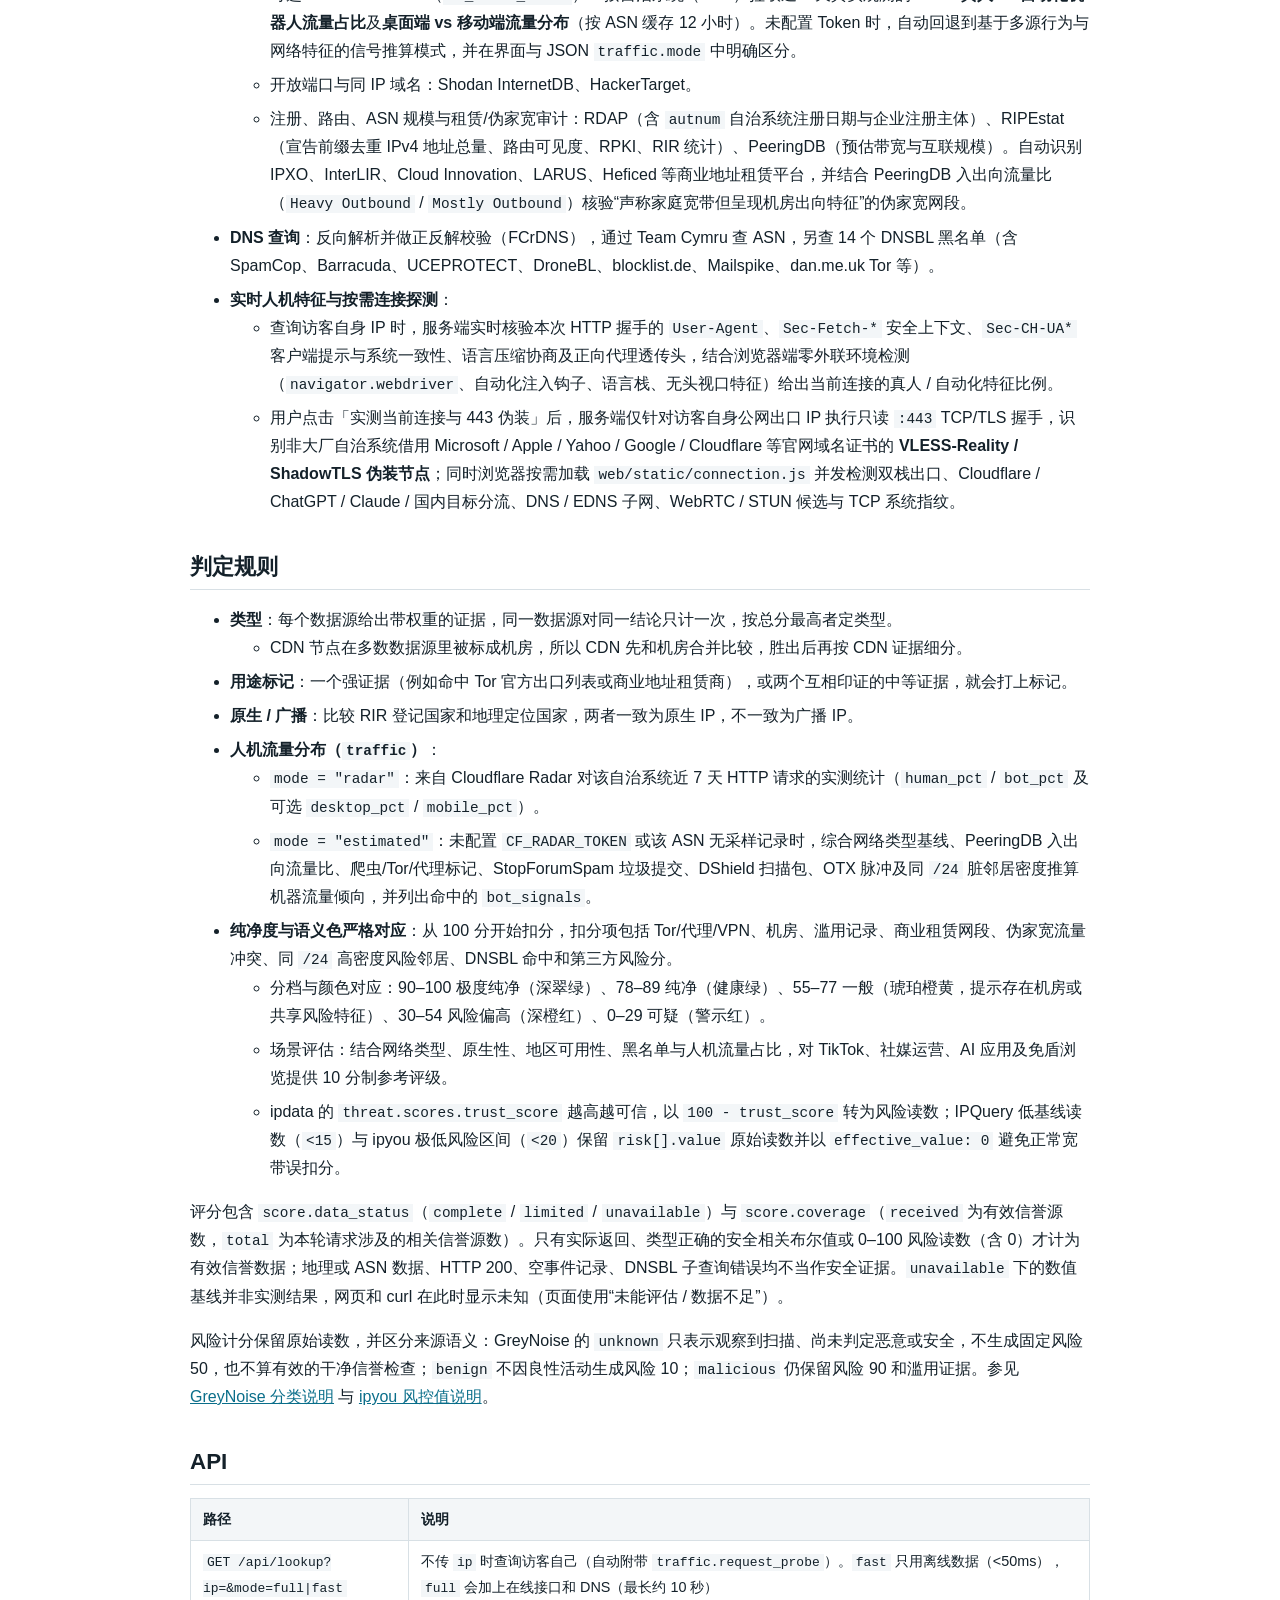
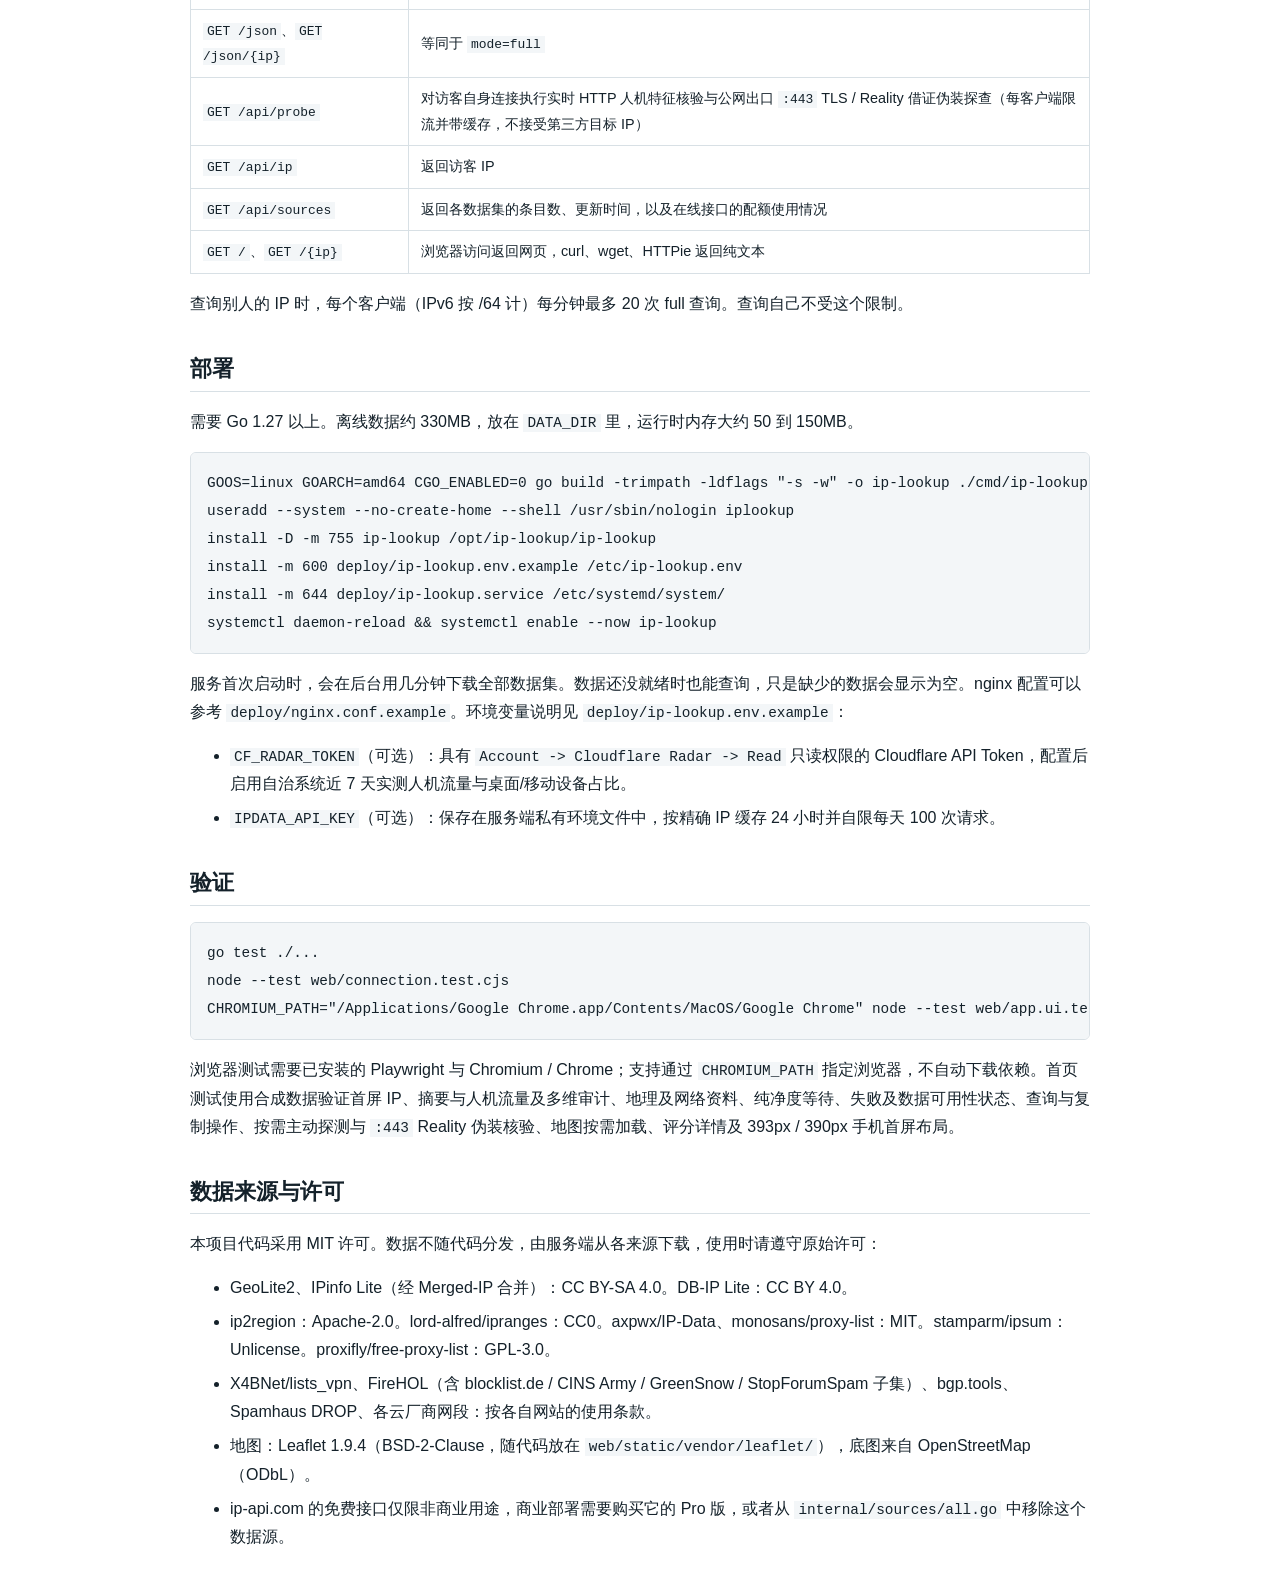
==== commit c3820058: "feat(lookup,web): select single consensus location and dock human-bot card into summary" ====
--- a/README.html
+++ b/README.html
@@ -9,7 +9,7 @@
 curl ip.example.com/json/8.8.8.8 # 完整 JSON
 </code></pre>
 <h2>工作方式</h2>
-<p>页面采用五层对称双栏情报版面，兼顾信息纵深与零重复秩序：第一层为 IP 类型总览与 5 档语义纯净度圆环；第二层左栏为<strong>人机流量与终端分布</strong>（双指标卡、比例谱条与设备分布），右栏为<strong>业务场景可用性参考</strong>（TikTok、社媒运营、AI 应用、免盾浏览 10 段量表及诊断说明）；第三层左栏为<strong>风险与技术核验</strong>（威胁综述三宫格、2×3 匿名/租赁/伪家宽核验矩阵与交叉审计说明），右栏为<strong>网段连带与暴露面审计</strong>（<code>/24</code> 同段邻居 32 格密度谱、四维威胁遥测与公网端口/组件/CVE 指纹）；第四层左栏为地理位置与按需地图，右栏统一收口 ASN 三大规模指标与 BGP 路由注册画像；第五层为<strong>实时连通与 443 伪装核验</strong>内联工作台及终端 <code>curl</code> / JSON 快速调用面板。手机上 IP 与评分圆环并排放在首屏。支持输入其他 IP、查我的 IP、复制地址。</p>
+<p>页面采用四层对称双栏情报版面，兼顾信息纵深与零重复秩序：第一层核心摘要卡左侧展示 IP 类型结论、ASN、经多源共识投票优选出的<strong>单一最佳匹配地址</strong>及原生/广播核验，右侧上方为 5 档语义纯净度圆环，下方紧接<strong>人机流量比例面板</strong>（含可选桌面端/移动端占比）；第二层左栏为<strong>业务场景可用性参考</strong>（TikTok、社媒运营、AI 应用、免盾浏览 10 段量表及诊断说明），右栏为<strong>风险与技术核验</strong>（威胁综述三宫格、2×3 匿名/租赁/伪家宽核验矩阵与交叉审计说明）；第三层左栏为地理位置与按需地图，右栏统一收口 ASN 规模指标与 BGP 路由注册画像；第四层左栏为<strong>网段连带与暴露面审计</strong>（<code>/24</code> 同段邻居 32 格密度谱、四维威胁遥测与公网端口/组件/CVE 指纹），右栏为<strong>实时连通与终端接口</strong>工作台（支持按需内联展开 <code>:443</code> Reality 伪装与多目标分流实测，并提供 <code>curl</code> / JSON 一键复制）。手机上 IP 与评分圆环并排放在首屏。支持输入其他 IP、查我的 IP、复制地址。</p>
 <p>Go 在首屏直接输出 IP，不等待在线评分，页面响应使用 <code>Cache-Control: private, no-store</code>。浏览器并发发起 <code>fast</code> 与 <code>full</code> 查询，先用快速查询呈现离线基础资料，再以完整结果更新。纯净度等待 <code>full</code> 结果，不先显示预设的 100 分；完整查询失败时保留 IP 和已经取得的基础资料，并将纯净度显示为未知（页面文案为“未能评估”）。</p>
 <p>点击评分区的“评分详情”可查看本次 IP、扣分明细、原始风险读数和实际计分值、深度审计与流量信号、DNSBL 返回码与错误，以及来源状态和观察说明。详情按需打开，可关闭或按 Escape 返回；切换查询会关闭并清空旧详情。API 与 curl 纯文本继续提供详细结果；各数据源的响应状态和耗时在 API 结果的 <code>sources</code> 字段里。</p>
 <p>首页默认不自动加载 <code>connection.js</code> 连接检测脚本，不自动执行 STUN 或向 ChatGPT、Claude 等目标发起连接探测。仅当用户主动点击「实测当前连接与 443 伪装」按钮时，才按需运行服务端 <code>:443</code> 证书回探与浏览器多目标出口/DNS/WebRTC 探针。有效经纬度可用时，地图按需加载本站提供的 Leaflet 组件，并请求 OpenStreetMap 图块；地图仍会产生浏览器端的第三方请求，署名保留在地图控件中。</p>
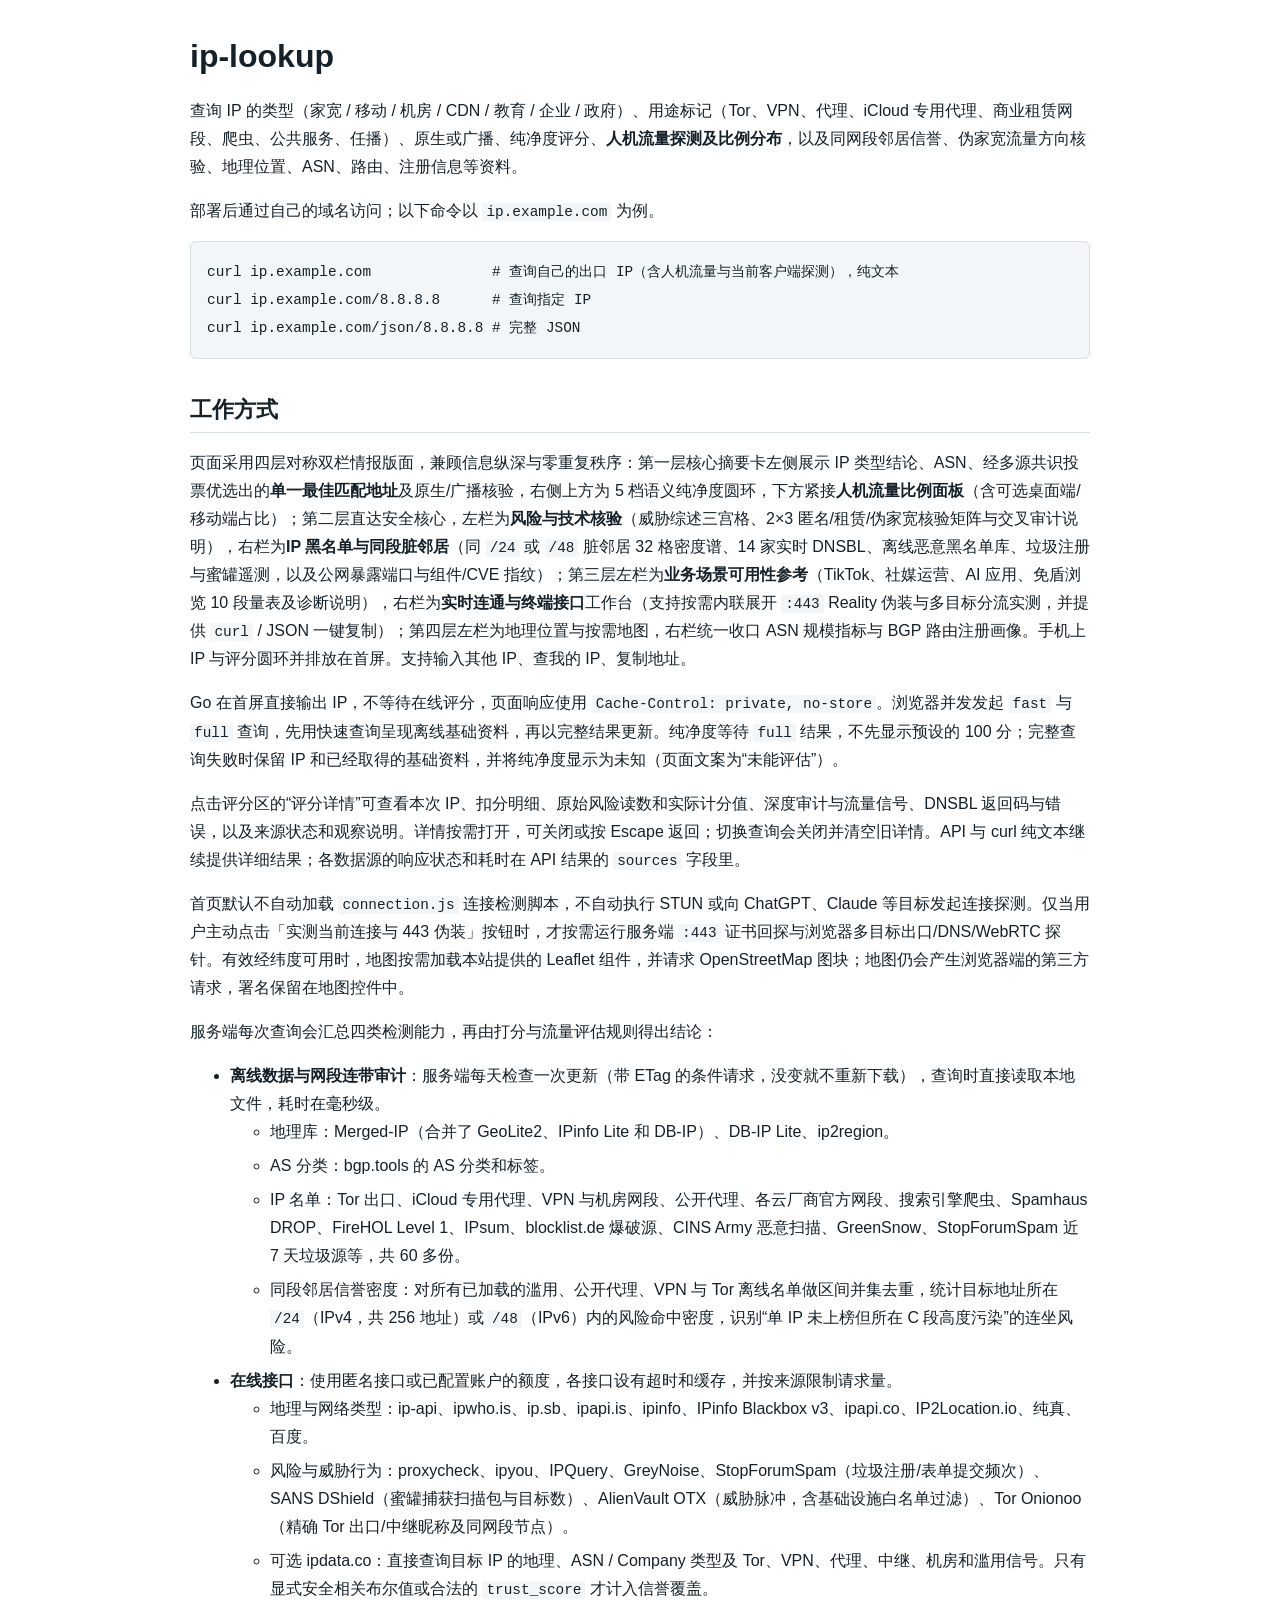
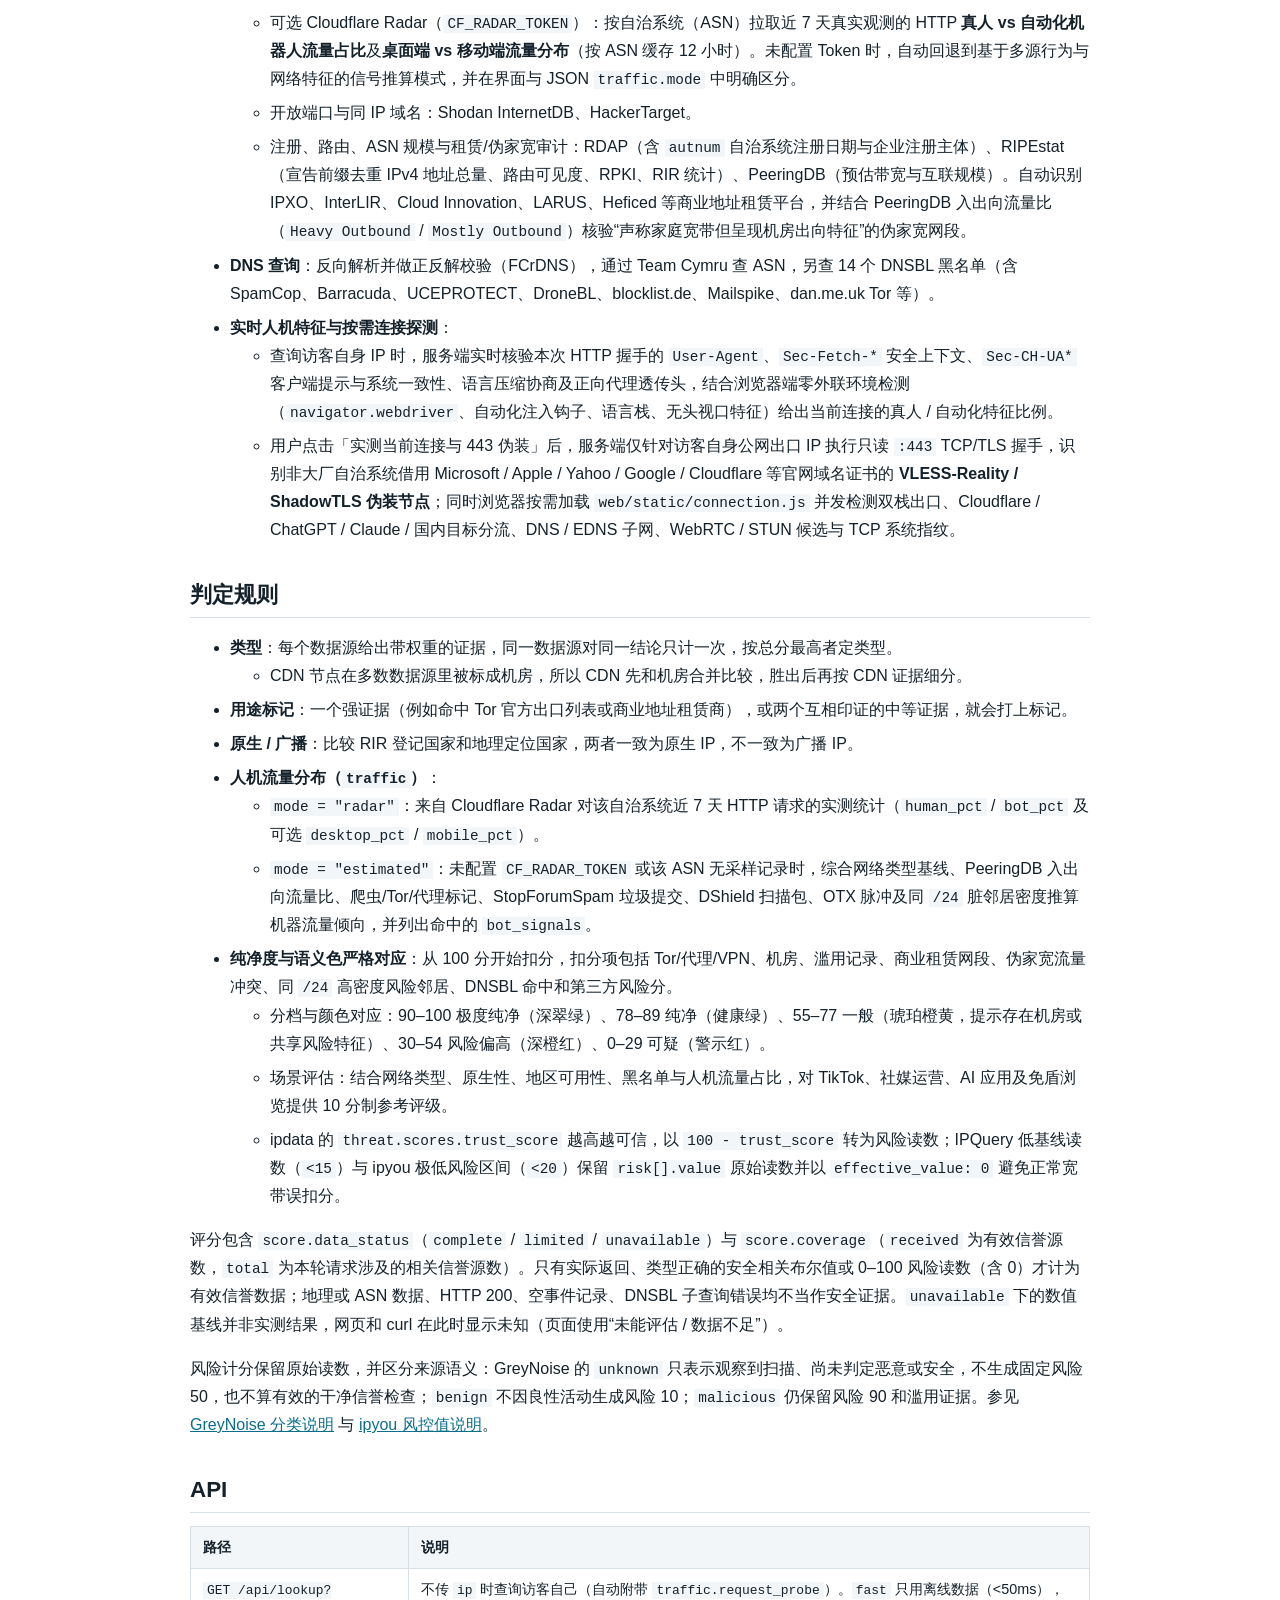
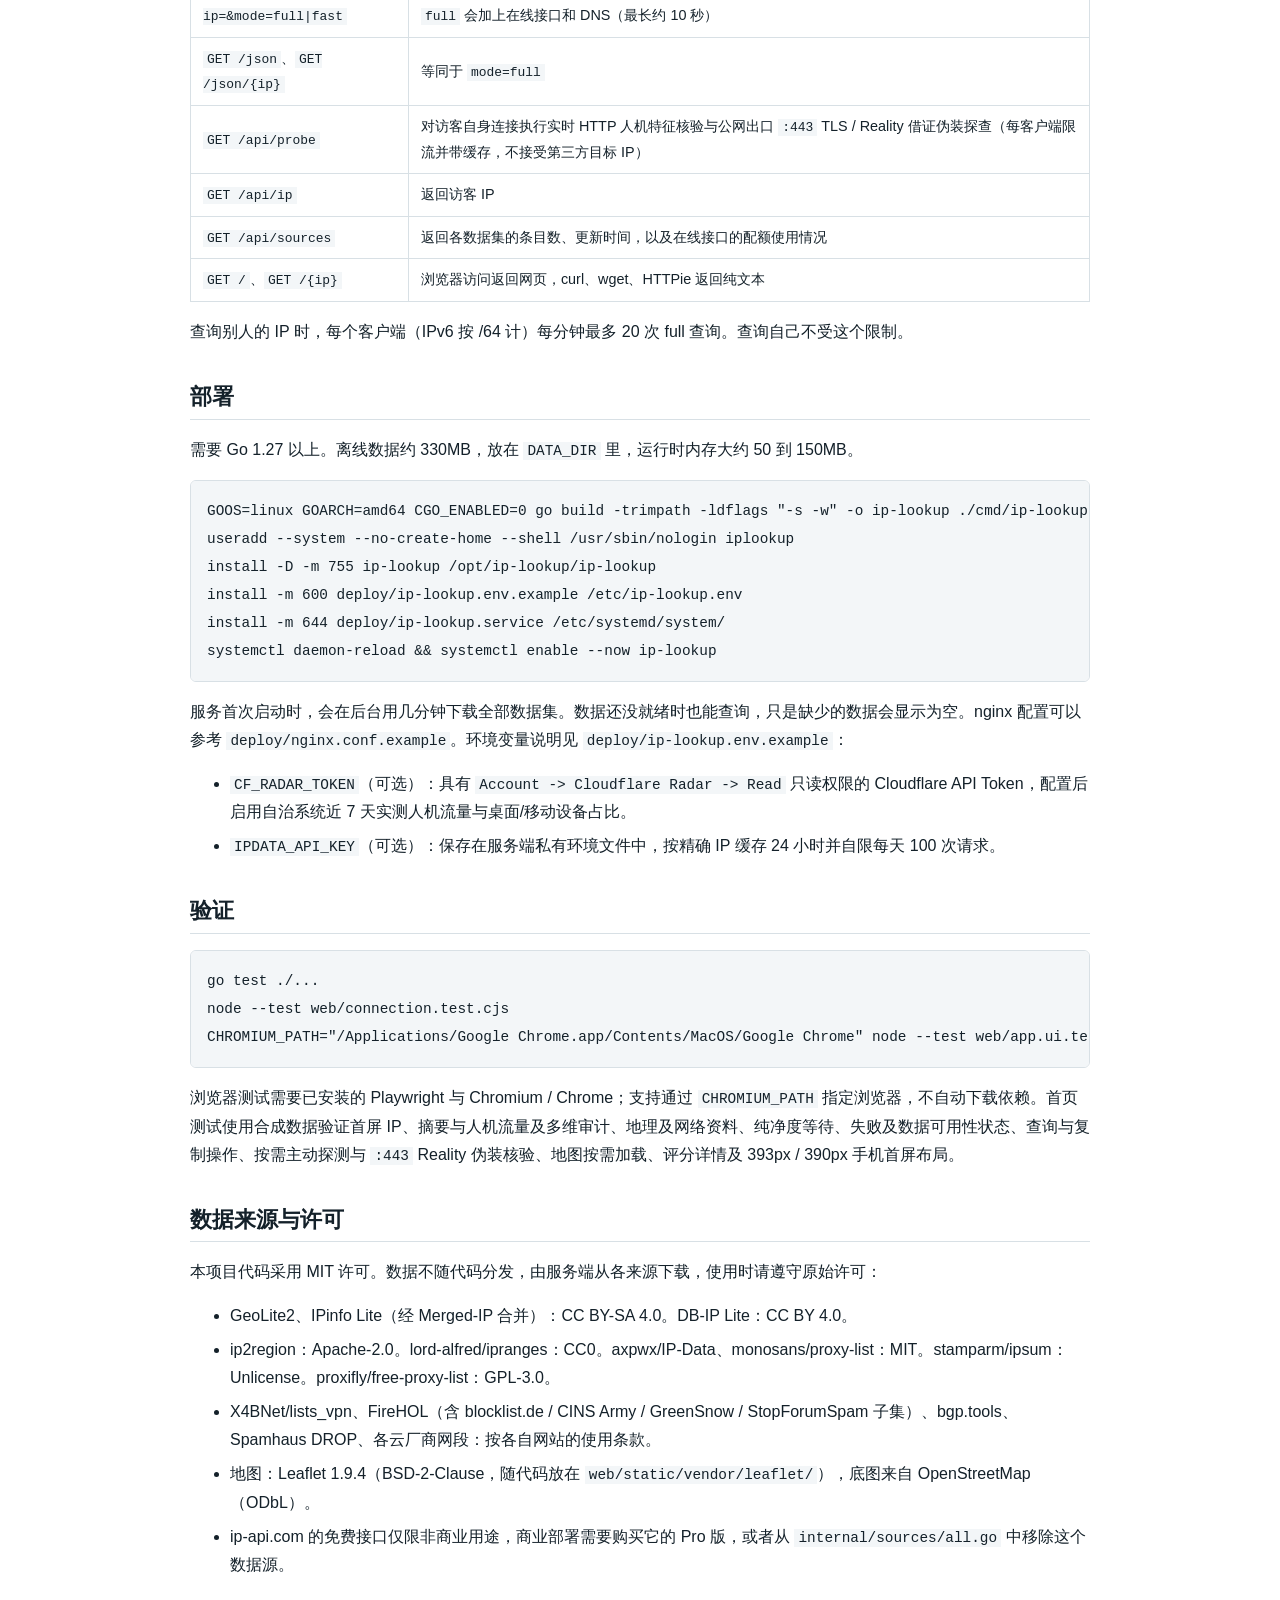
==== commit b6d6e133: "feat(web): promote IP blacklist & dirty-neighbor panel to top audit row" ====
--- a/README.html
+++ b/README.html
@@ -9,7 +9,7 @@
 curl ip.example.com/json/8.8.8.8 # 完整 JSON
 </code></pre>
 <h2>工作方式</h2>
-<p>页面采用四层对称双栏情报版面，兼顾信息纵深与零重复秩序：第一层核心摘要卡左侧展示 IP 类型结论、ASN、经多源共识投票优选出的<strong>单一最佳匹配地址</strong>及原生/广播核验，右侧上方为 5 档语义纯净度圆环，下方紧接<strong>人机流量比例面板</strong>（含可选桌面端/移动端占比）；第二层左栏为<strong>业务场景可用性参考</strong>（TikTok、社媒运营、AI 应用、免盾浏览 10 段量表及诊断说明），右栏为<strong>风险与技术核验</strong>（威胁综述三宫格、2×3 匿名/租赁/伪家宽核验矩阵与交叉审计说明）；第三层左栏为地理位置与按需地图，右栏统一收口 ASN 规模指标与 BGP 路由注册画像；第四层左栏为<strong>网段连带与暴露面审计</strong>（<code>/24</code> 同段邻居 32 格密度谱、四维威胁遥测与公网端口/组件/CVE 指纹），右栏为<strong>实时连通与终端接口</strong>工作台（支持按需内联展开 <code>:443</code> Reality 伪装与多目标分流实测，并提供 <code>curl</code> / JSON 一键复制）。手机上 IP 与评分圆环并排放在首屏。支持输入其他 IP、查我的 IP、复制地址。</p>
+<p>页面采用四层对称双栏情报版面，兼顾信息纵深与零重复秩序：第一层核心摘要卡左侧展示 IP 类型结论、ASN、经多源共识投票优选出的<strong>单一最佳匹配地址</strong>及原生/广播核验，右侧上方为 5 档语义纯净度圆环，下方紧接<strong>人机流量比例面板</strong>（含可选桌面端/移动端占比）；第二层直达安全核心，左栏为<strong>风险与技术核验</strong>（威胁综述三宫格、2×3 匿名/租赁/伪家宽核验矩阵与交叉审计说明），右栏为<strong>IP 黑名单与同段脏邻居</strong>（同 <code>/24</code> 或 <code>/48</code> 脏邻居 32 格密度谱、14 家实时 DNSBL、离线恶意黑名单库、垃圾注册与蜜罐遥测，以及公网暴露端口与组件/CVE 指纹）；第三层左栏为<strong>业务场景可用性参考</strong>（TikTok、社媒运营、AI 应用、免盾浏览 10 段量表及诊断说明），右栏为<strong>实时连通与终端接口</strong>工作台（支持按需内联展开 <code>:443</code> Reality 伪装与多目标分流实测，并提供 <code>curl</code> / JSON 一键复制）；第四层左栏为地理位置与按需地图，右栏统一收口 ASN 规模指标与 BGP 路由注册画像。手机上 IP 与评分圆环并排放在首屏。支持输入其他 IP、查我的 IP、复制地址。</p>
 <p>Go 在首屏直接输出 IP，不等待在线评分，页面响应使用 <code>Cache-Control: private, no-store</code>。浏览器并发发起 <code>fast</code> 与 <code>full</code> 查询，先用快速查询呈现离线基础资料，再以完整结果更新。纯净度等待 <code>full</code> 结果，不先显示预设的 100 分；完整查询失败时保留 IP 和已经取得的基础资料，并将纯净度显示为未知（页面文案为“未能评估”）。</p>
 <p>点击评分区的“评分详情”可查看本次 IP、扣分明细、原始风险读数和实际计分值、深度审计与流量信号、DNSBL 返回码与错误，以及来源状态和观察说明。详情按需打开，可关闭或按 Escape 返回；切换查询会关闭并清空旧详情。API 与 curl 纯文本继续提供详细结果；各数据源的响应状态和耗时在 API 结果的 <code>sources</code> 字段里。</p>
 <p>首页默认不自动加载 <code>connection.js</code> 连接检测脚本，不自动执行 STUN 或向 ChatGPT、Claude 等目标发起连接探测。仅当用户主动点击「实测当前连接与 443 伪装」按钮时，才按需运行服务端 <code>:443</code> 证书回探与浏览器多目标出口/DNS/WebRTC 探针。有效经纬度可用时，地图按需加载本站提供的 Leaflet 组件，并请求 OpenStreetMap 图块；地图仍会产生浏览器端的第三方请求，署名保留在地图控件中。</p>
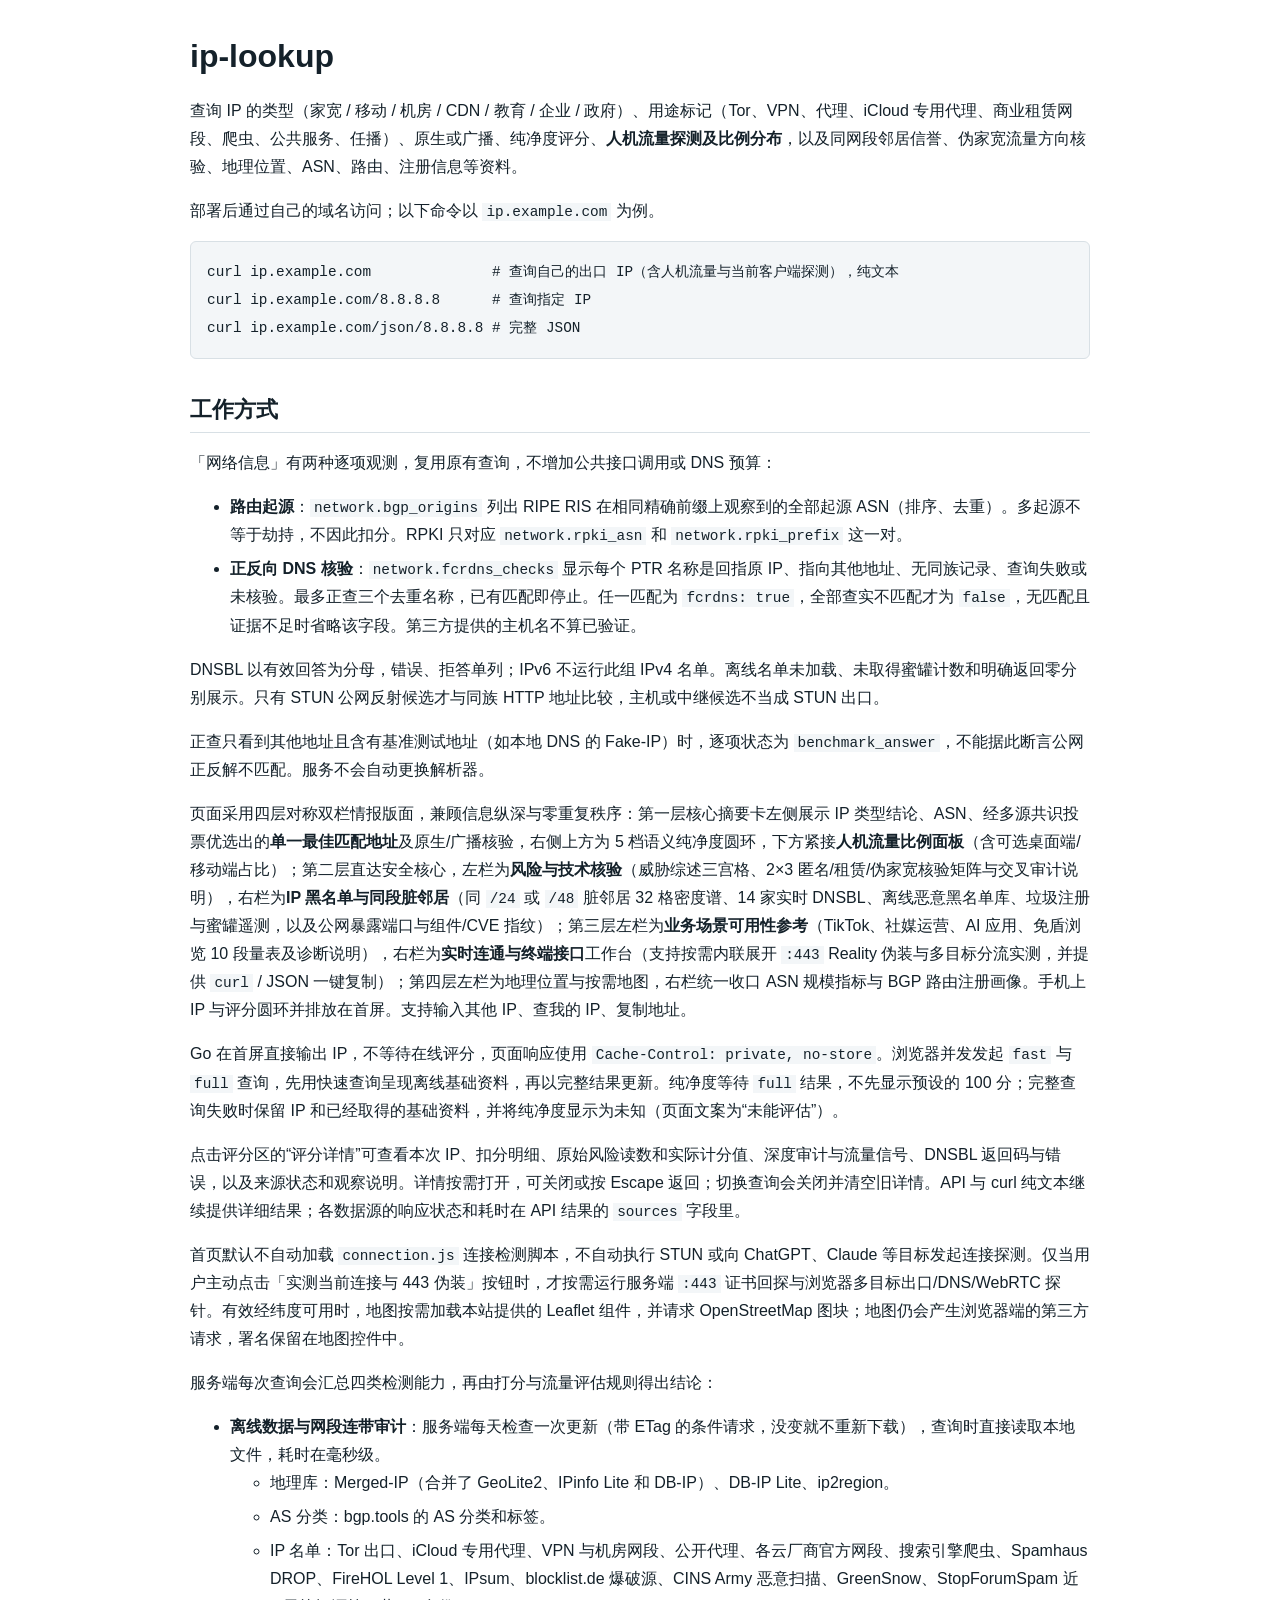
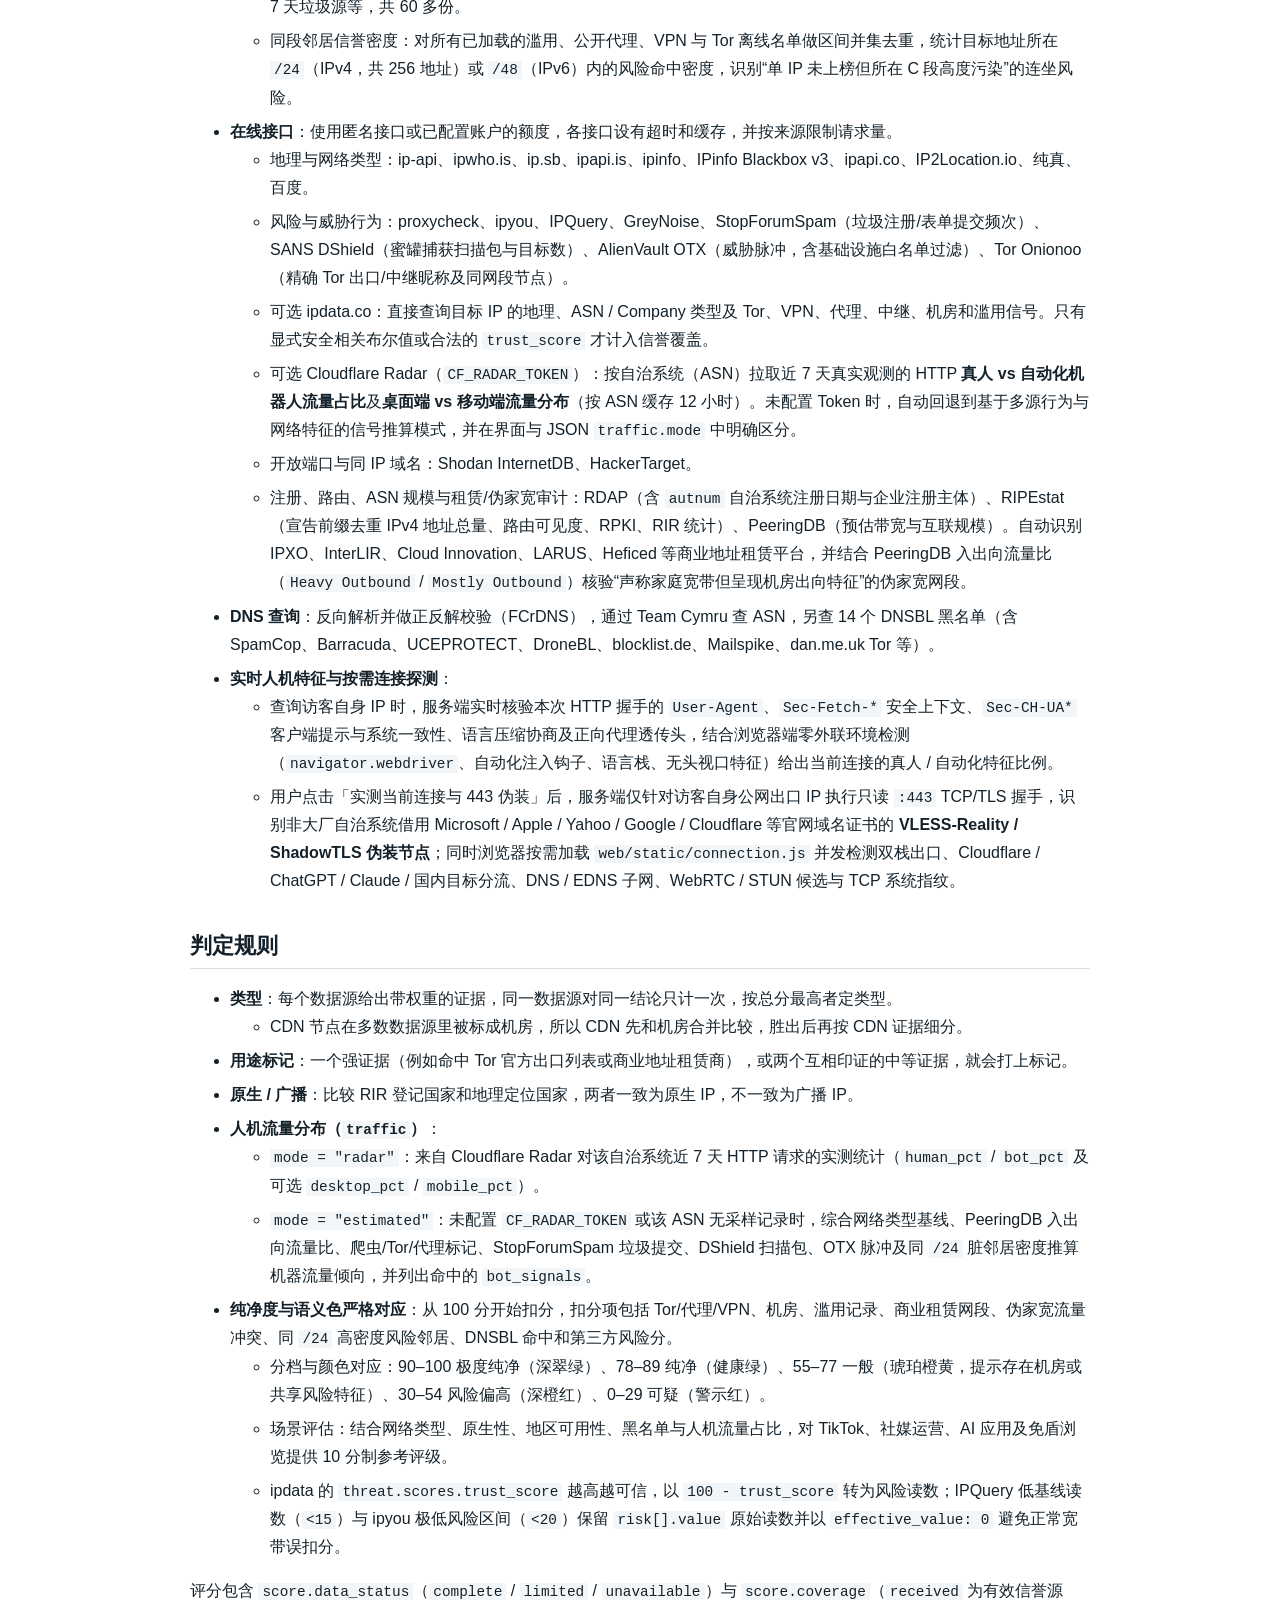
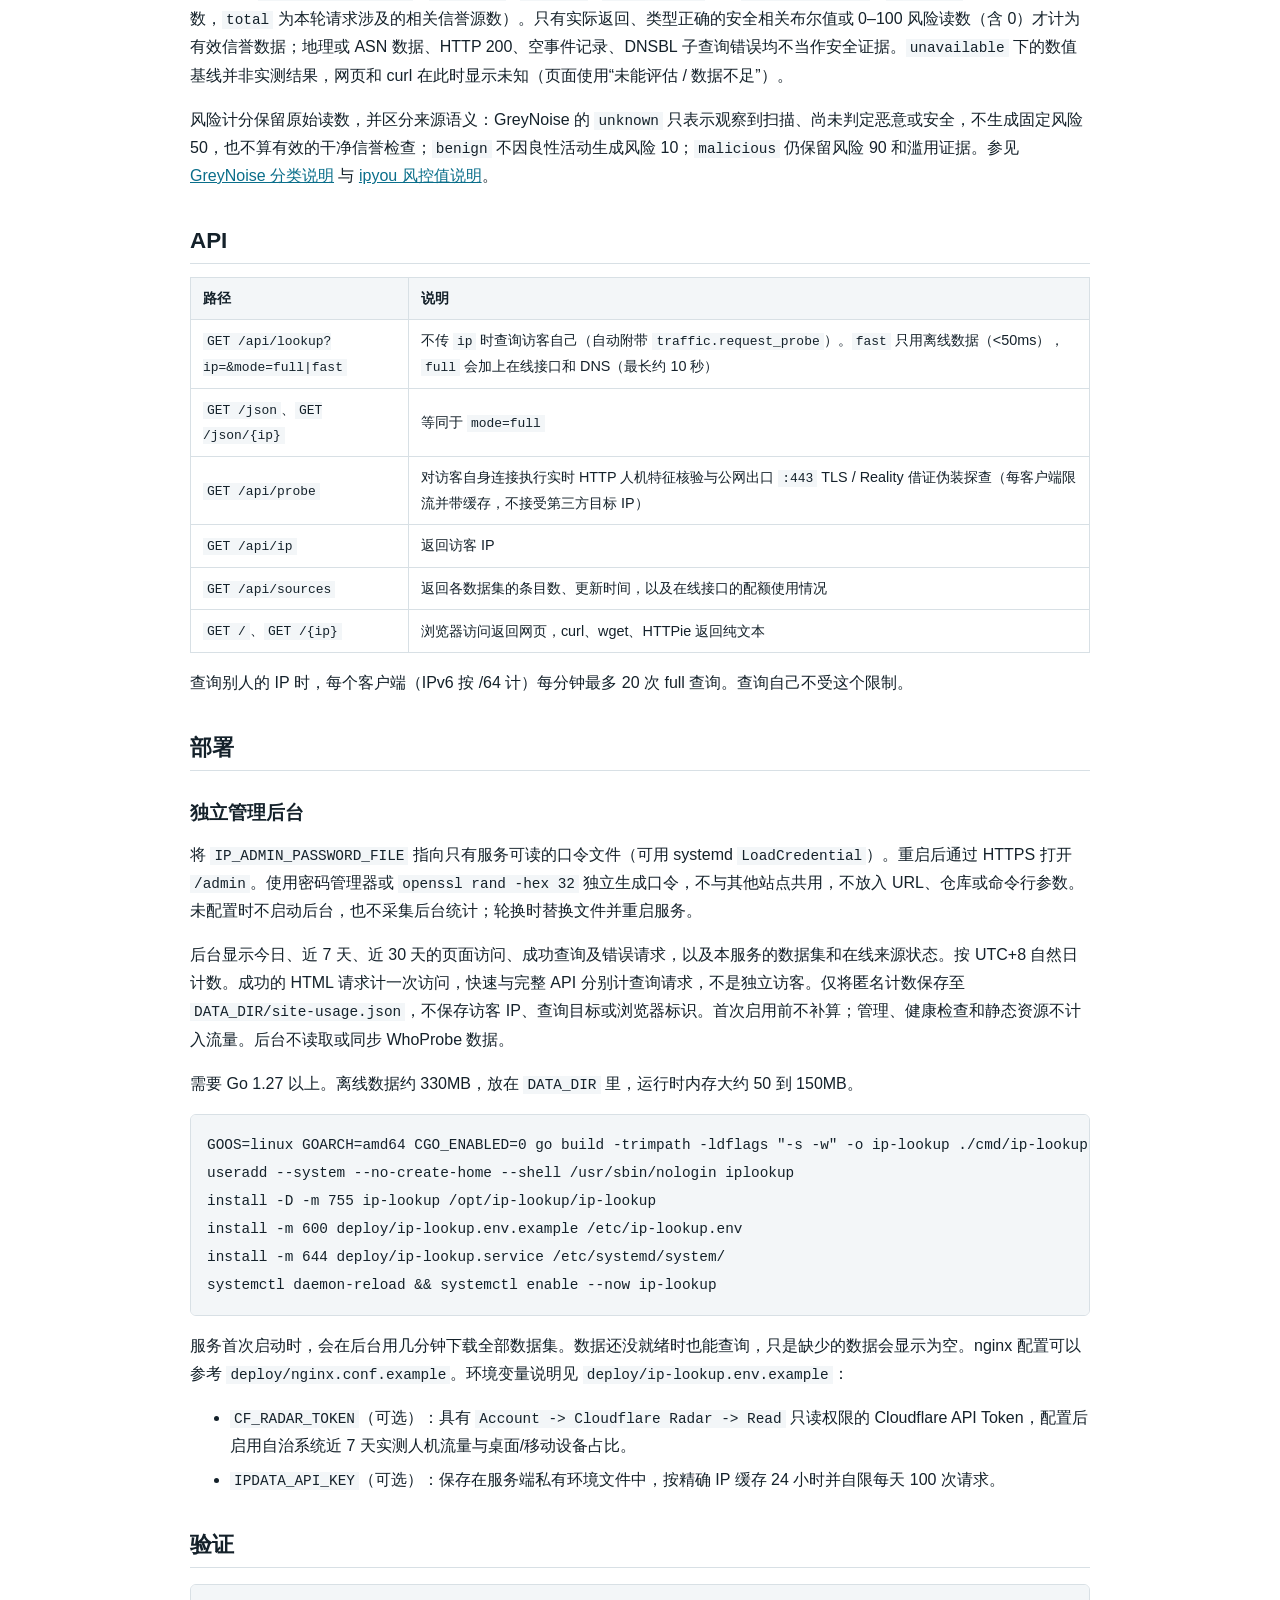
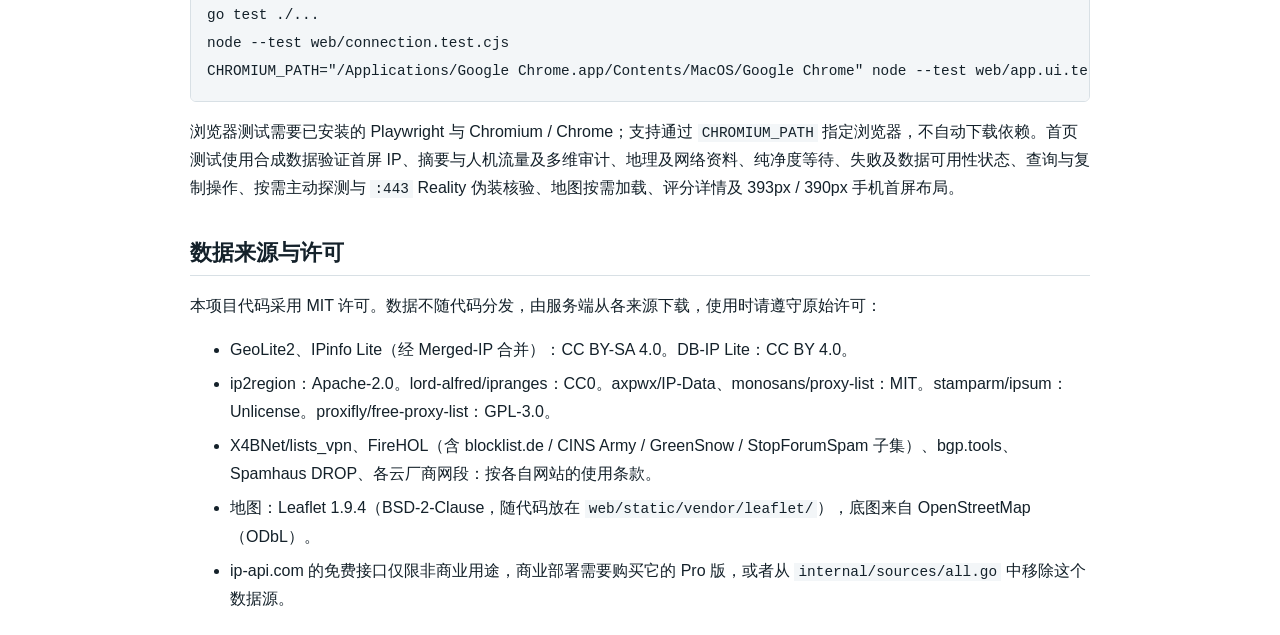
==== commit 924935a3: "feat: add independent IP operations dashboard and correct network evidence" ====
--- a/README.html
+++ b/README.html
@@ -9,6 +9,10 @@
 curl ip.example.com/json/8.8.8.8 # 完整 JSON
 </code></pre>
 <h2>工作方式</h2>
+<p>「网络信息」有两种逐项观测，复用原有查询，不增加公共接口调用或 DNS 预算：</p>
+<ul><li><strong>路由起源</strong>：<code>network.bgp_origins</code> 列出 RIPE RIS 在相同精确前缀上观察到的全部起源 ASN（排序、去重）。多起源不等于劫持，不因此扣分。RPKI 只对应 <code>network.rpki_asn</code> 和 <code>network.rpki_prefix</code> 这一对。</li><li><strong>正反向 DNS 核验</strong>：<code>network.fcrdns_checks</code> 显示每个 PTR 名称是回指原 IP、指向其他地址、无同族记录、查询失败或未核验。最多正查三个去重名称，已有匹配即停止。任一匹配为 <code>fcrdns: true</code>，全部查实不匹配才为 <code>false</code>，无匹配且证据不足时省略该字段。第三方提供的主机名不算已验证。</li></ul>
+<p>DNSBL 以有效回答为分母，错误、拒答单列；IPv6 不运行此组 IPv4 名单。离线名单未加载、未取得蜜罐计数和明确返回零分别展示。只有 STUN 公网反射候选才与同族 HTTP 地址比较，主机或中继候选不当成 STUN 出口。</p>
+<p>正查只看到其他地址且含有基准测试地址（如本地 DNS 的 Fake-IP）时，逐项状态为 <code>benchmark_answer</code>，不能据此断言公网正反解不匹配。服务不会自动更换解析器。</p>
 <p>页面采用四层对称双栏情报版面，兼顾信息纵深与零重复秩序：第一层核心摘要卡左侧展示 IP 类型结论、ASN、经多源共识投票优选出的<strong>单一最佳匹配地址</strong>及原生/广播核验，右侧上方为 5 档语义纯净度圆环，下方紧接<strong>人机流量比例面板</strong>（含可选桌面端/移动端占比）；第二层直达安全核心，左栏为<strong>风险与技术核验</strong>（威胁综述三宫格、2×3 匿名/租赁/伪家宽核验矩阵与交叉审计说明），右栏为<strong>IP 黑名单与同段脏邻居</strong>（同 <code>/24</code> 或 <code>/48</code> 脏邻居 32 格密度谱、14 家实时 DNSBL、离线恶意黑名单库、垃圾注册与蜜罐遥测，以及公网暴露端口与组件/CVE 指纹）；第三层左栏为<strong>业务场景可用性参考</strong>（TikTok、社媒运营、AI 应用、免盾浏览 10 段量表及诊断说明），右栏为<strong>实时连通与终端接口</strong>工作台（支持按需内联展开 <code>:443</code> Reality 伪装与多目标分流实测，并提供 <code>curl</code> / JSON 一键复制）；第四层左栏为地理位置与按需地图，右栏统一收口 ASN 规模指标与 BGP 路由注册画像。手机上 IP 与评分圆环并排放在首屏。支持输入其他 IP、查我的 IP、复制地址。</p>
 <p>Go 在首屏直接输出 IP，不等待在线评分，页面响应使用 <code>Cache-Control: private, no-store</code>。浏览器并发发起 <code>fast</code> 与 <code>full</code> 查询，先用快速查询呈现离线基础资料，再以完整结果更新。纯净度等待 <code>full</code> 结果，不先显示预设的 100 分；完整查询失败时保留 IP 和已经取得的基础资料，并将纯净度显示为未知（页面文案为“未能评估”）。</p>
 <p>点击评分区的“评分详情”可查看本次 IP、扣分明细、原始风险读数和实际计分值、深度审计与流量信号、DNSBL 返回码与错误，以及来源状态和观察说明。详情按需打开，可关闭或按 Escape 返回；切换查询会关闭并清空旧详情。API 与 curl 纯文本继续提供详细结果；各数据源的响应状态和耗时在 API 结果的 <code>sources</code> 字段里。</p>
@@ -76,6 +80,9 @@
 </table>
 <p>查询别人的 IP 时，每个客户端（IPv6 按 /64 计）每分钟最多 20 次 full 查询。查询自己不受这个限制。</p>
 <h2>部署</h2>
+<h3>独立管理后台</h3>
+<p>将 <code>IP_ADMIN_PASSWORD_FILE</code> 指向只有服务可读的口令文件（可用 systemd <code>LoadCredential</code>）。重启后通过 HTTPS 打开 <code>/admin</code>。使用密码管理器或 <code>openssl rand -hex 32</code> 独立生成口令，不与其他站点共用，不放入 URL、仓库或命令行参数。未配置时不启动后台，也不采集后台统计；轮换时替换文件并重启服务。</p>
+<p>后台显示今日、近 7 天、近 30 天的页面访问、成功查询及错误请求，以及本服务的数据集和在线来源状态。按 UTC+8 自然日计数。成功的 HTML 请求计一次访问，快速与完整 API 分别计查询请求，不是独立访客。仅将匿名计数保存至 <code>DATA_DIR/site-usage.json</code>，不保存访客 IP、查询目标或浏览器标识。首次启用前不补算；管理、健康检查和静态资源不计入流量。后台不读取或同步 WhoProbe 数据。</p>
 <p>需要 Go 1.27 以上。离线数据约 330MB，放在 <code>DATA_DIR</code> 里，运行时内存大约 50 到 150MB。</p>
 <pre><code>GOOS=linux GOARCH=amd64 CGO_ENABLED=0 go build -trimpath -ldflags "-s -w" -o ip-lookup ./cmd/ip-lookup
 useradd --system --no-create-home --shell /usr/sbin/nologin iplookup
@@ -92,7 +99,7 @@
 <h2>验证</h2>
 <pre><code>go test ./...
 node --test web/connection.test.cjs
-CHROMIUM_PATH="/Applications/Google Chrome.app/Contents/MacOS/Google Chrome" node --test web/app.ui.test.cjs
+CHROMIUM_PATH="/Applications/Google Chrome.app/Contents/MacOS/Google Chrome" node --test web/app.ui.test.cjs web/admin.ui.test.cjs
 </code></pre>
 <p>浏览器测试需要已安装的 Playwright 与 Chromium / Chrome；支持通过 <code>CHROMIUM_PATH</code> 指定浏览器，不自动下载依赖。首页测试使用合成数据验证首屏 IP、摘要与人机流量及多维审计、地理及网络资料、纯净度等待、失败及数据可用性状态、查询与复制操作、按需主动探测与 <code>:443</code> Reality 伪装核验、地图按需加载、评分详情及 393px / 390px 手机首屏布局。</p>
 <h2>数据来源与许可</h2>
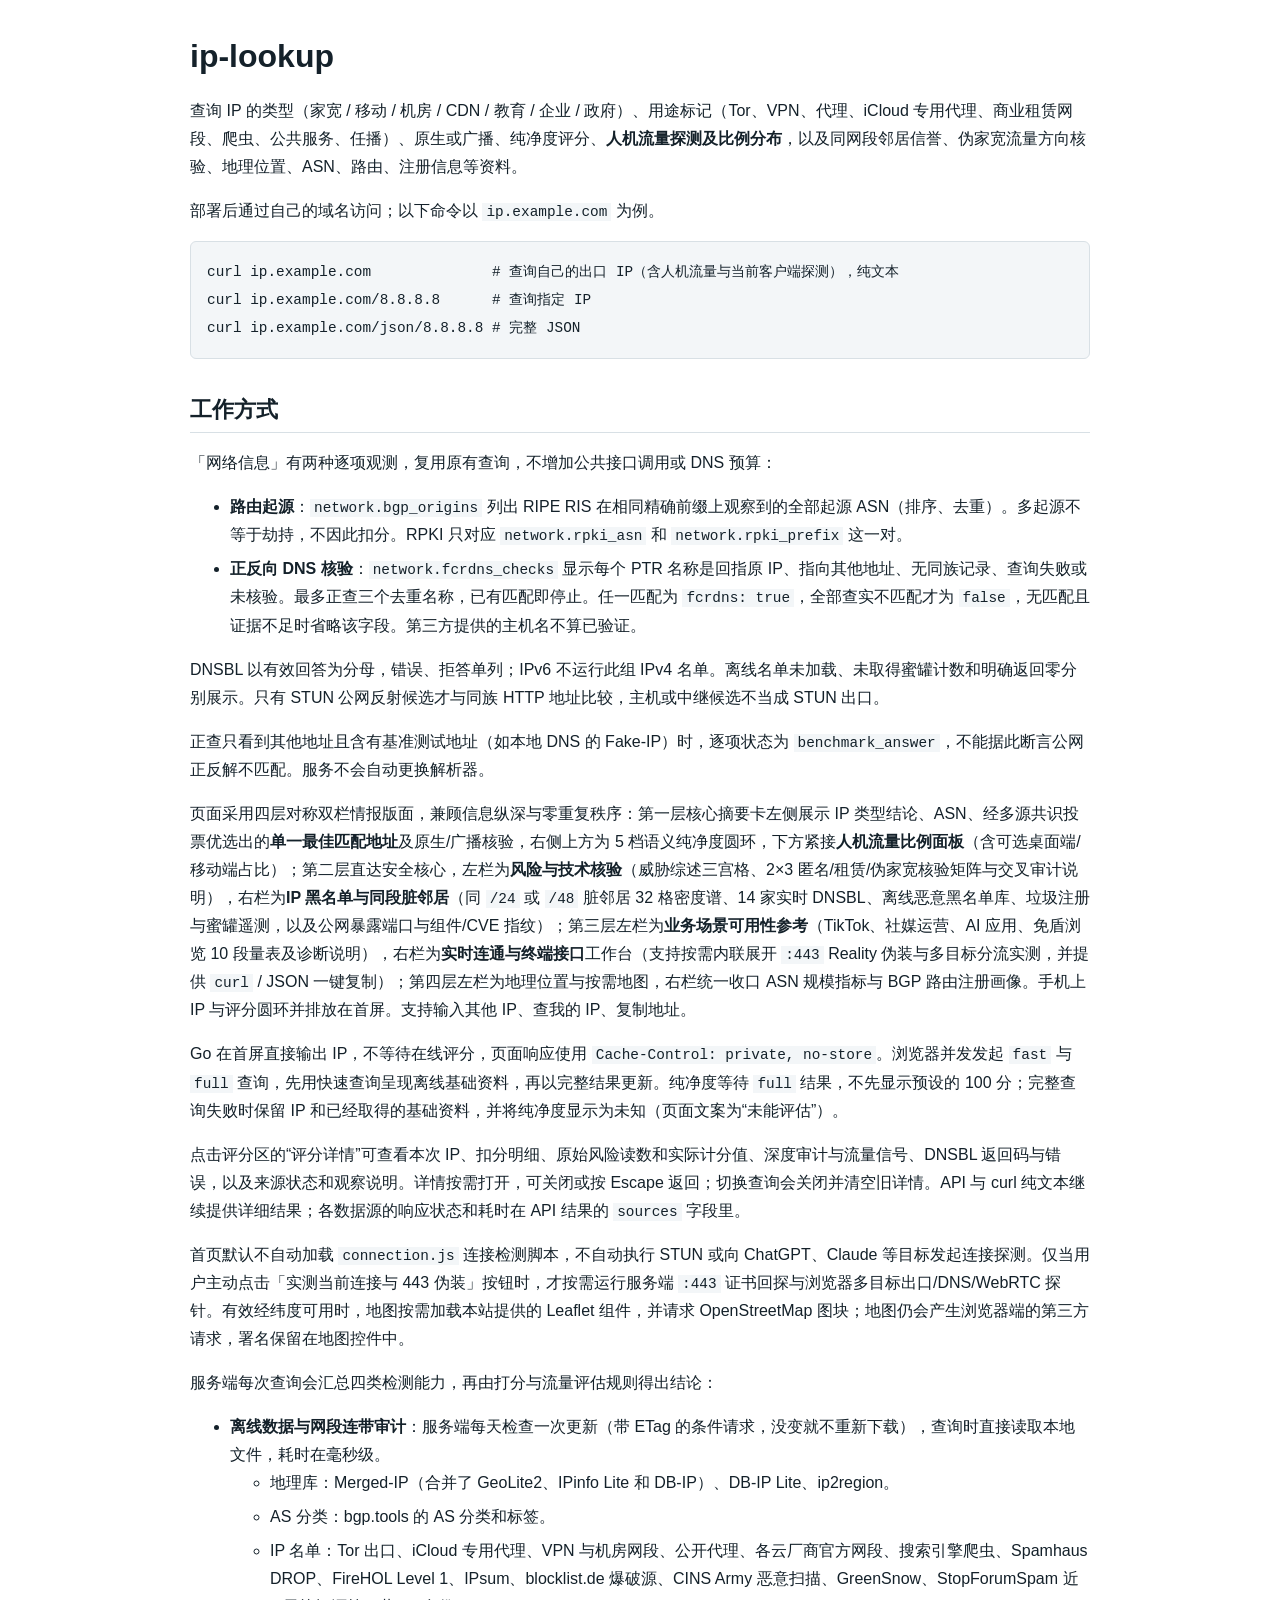
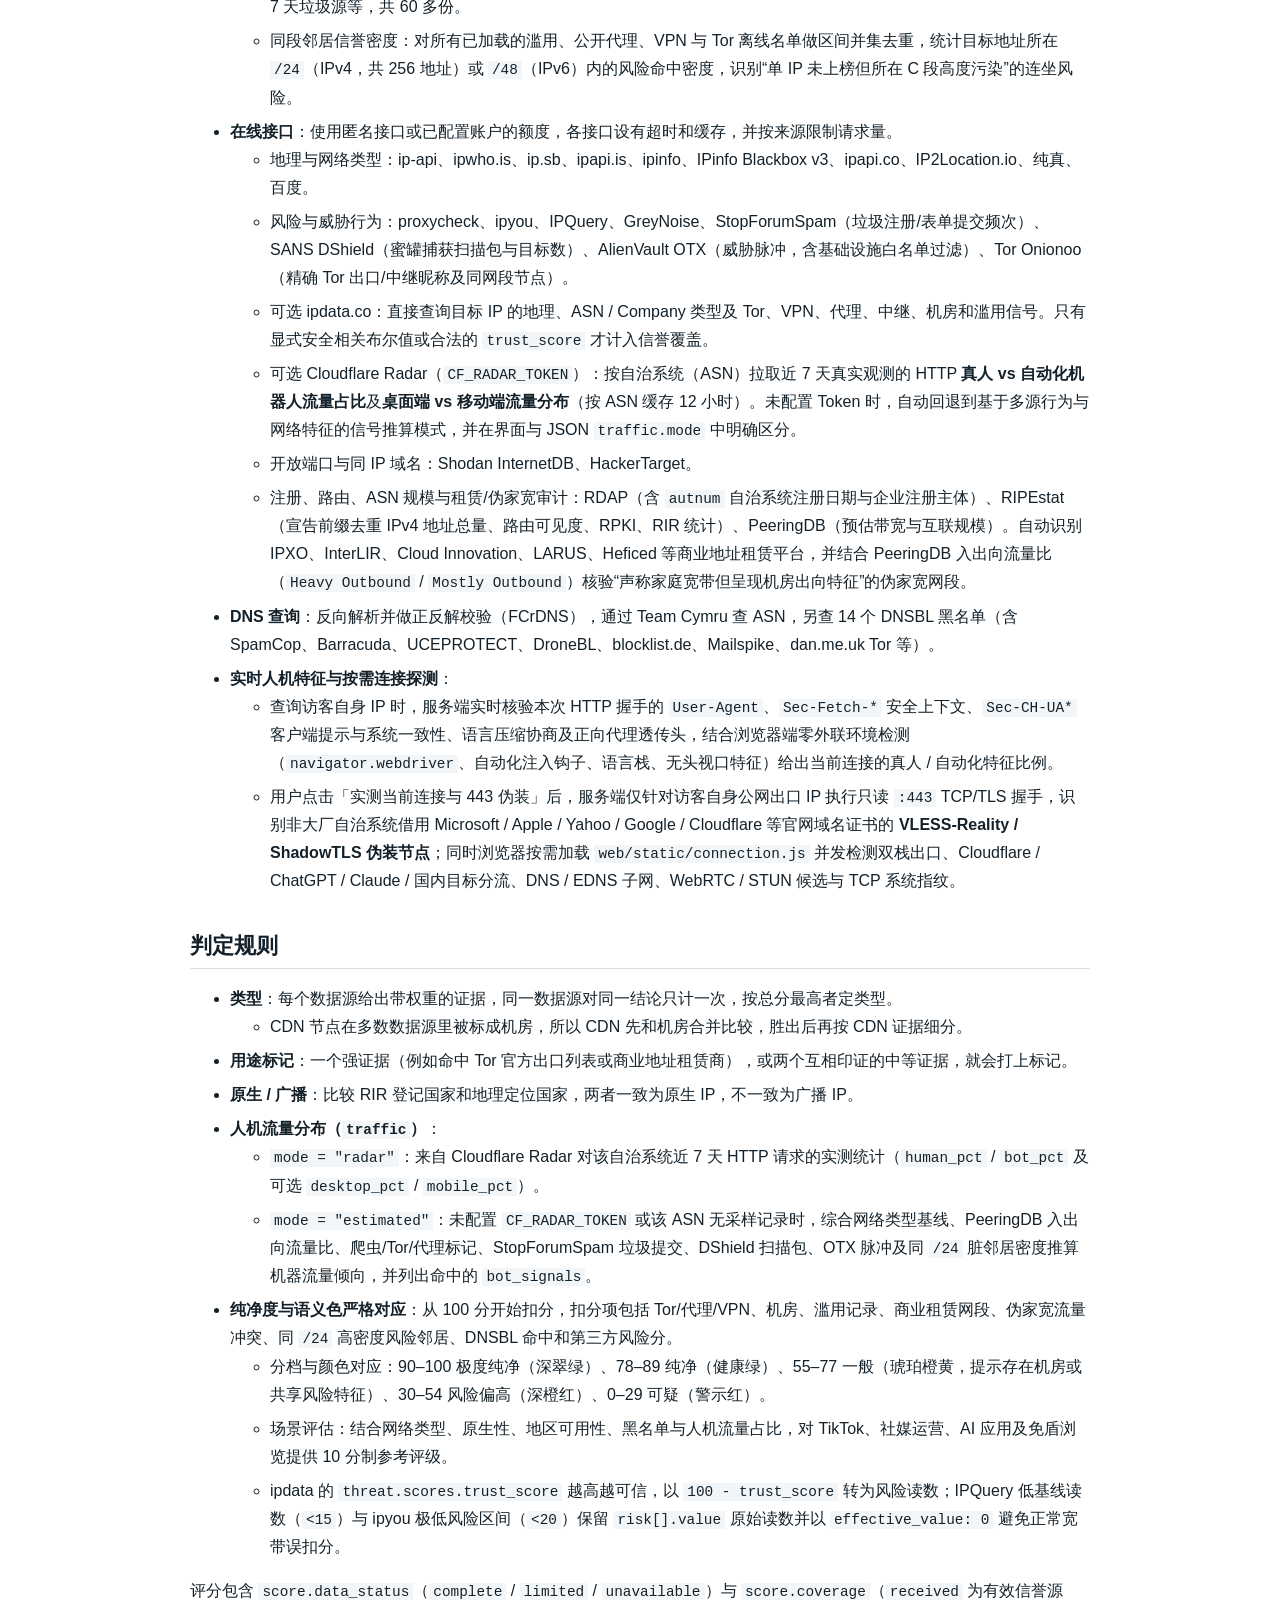
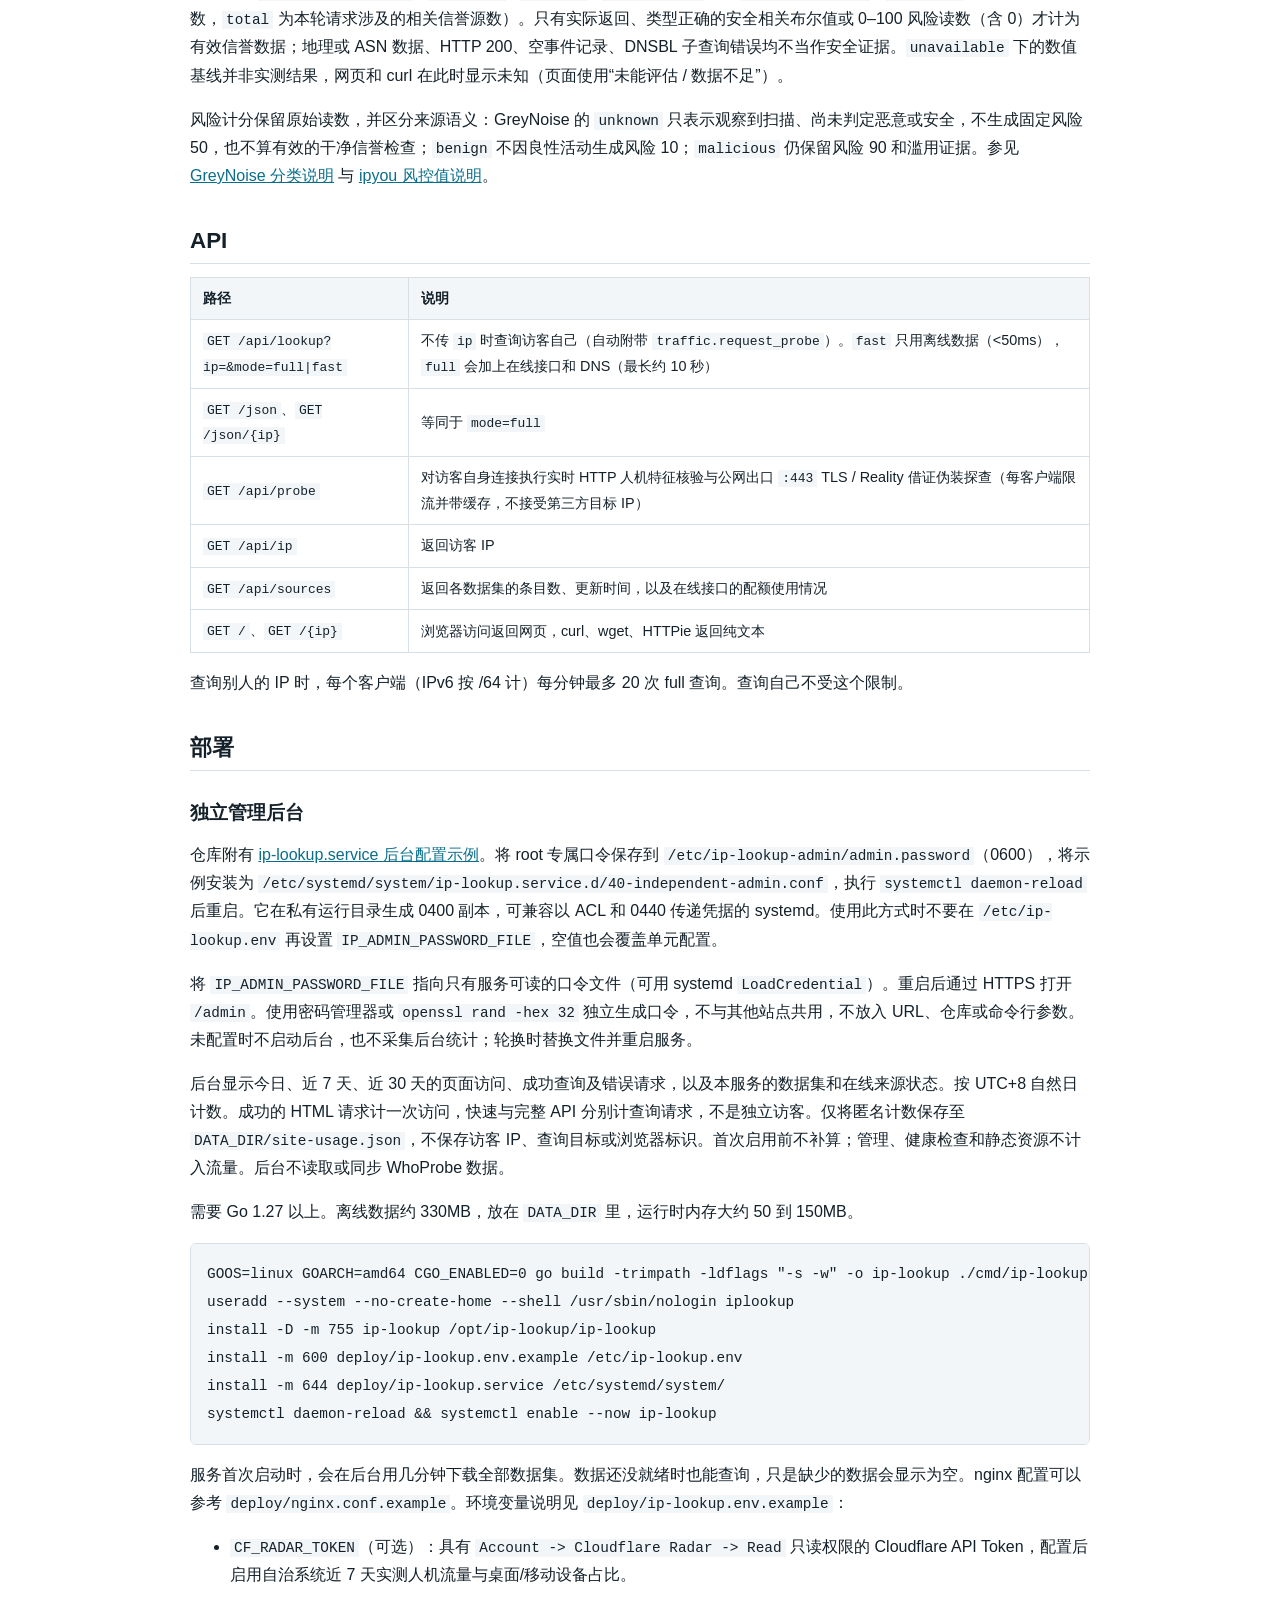
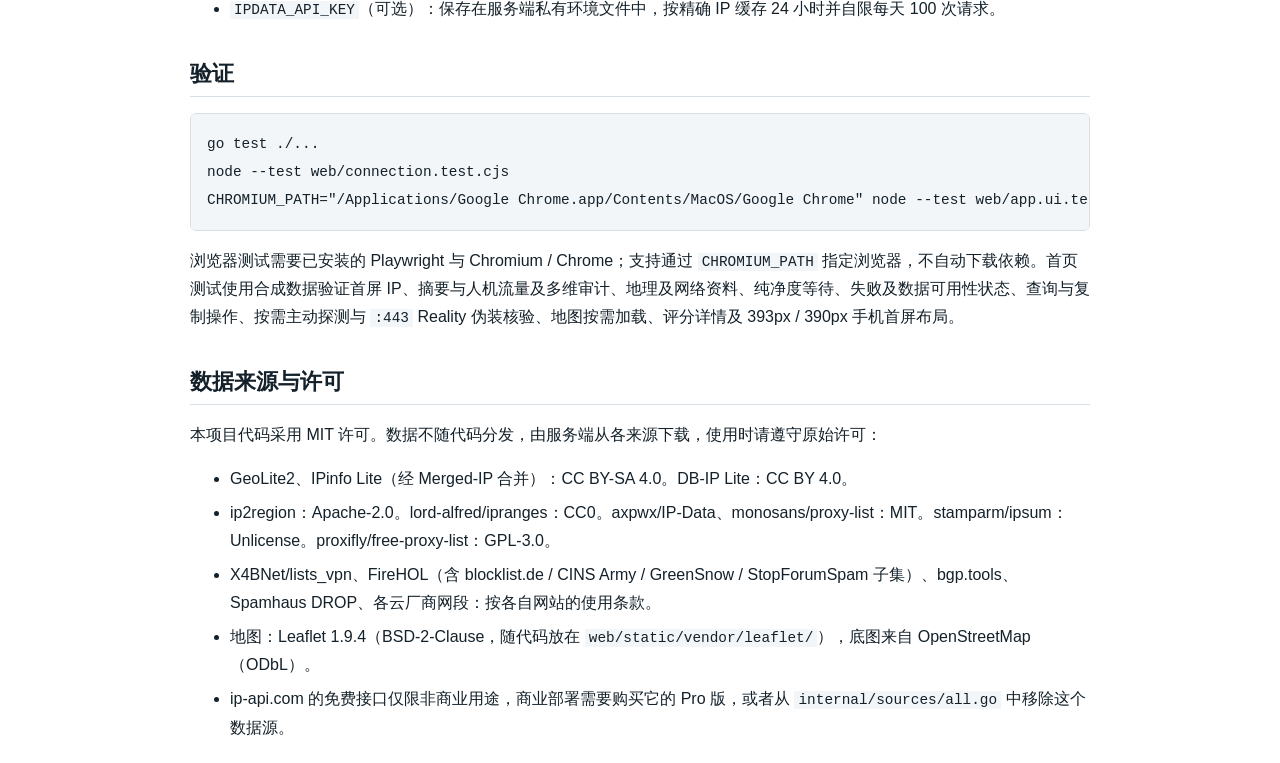
==== commit 9a4e8981: "fix(deploy): materialize systemd admin credentials owner-only" ====
--- a/README.html
+++ b/README.html
@@ -81,6 +81,7 @@
 <p>查询别人的 IP 时，每个客户端（IPv6 按 /64 计）每分钟最多 20 次 full 查询。查询自己不受这个限制。</p>
 <h2>部署</h2>
 <h3>独立管理后台</h3>
+<p>仓库附有 <a href="./deploy/admin.conf.example">ip-lookup.service 后台配置示例</a>。将 root 专属口令保存到 <code>/etc/ip-lookup-admin/admin.password</code>（0600），将示例安装为 <code>/etc/systemd/system/ip-lookup.service.d/40-independent-admin.conf</code>，执行 <code>systemctl daemon-reload</code> 后重启。它在私有运行目录生成 0400 副本，可兼容以 ACL 和 0440 传递凭据的 systemd。使用此方式时不要在 <code>/etc/ip-lookup.env</code> 再设置 <code>IP_ADMIN_PASSWORD_FILE</code>，空值也会覆盖单元配置。</p>
 <p>将 <code>IP_ADMIN_PASSWORD_FILE</code> 指向只有服务可读的口令文件（可用 systemd <code>LoadCredential</code>）。重启后通过 HTTPS 打开 <code>/admin</code>。使用密码管理器或 <code>openssl rand -hex 32</code> 独立生成口令，不与其他站点共用，不放入 URL、仓库或命令行参数。未配置时不启动后台，也不采集后台统计；轮换时替换文件并重启服务。</p>
 <p>后台显示今日、近 7 天、近 30 天的页面访问、成功查询及错误请求，以及本服务的数据集和在线来源状态。按 UTC+8 自然日计数。成功的 HTML 请求计一次访问，快速与完整 API 分别计查询请求，不是独立访客。仅将匿名计数保存至 <code>DATA_DIR/site-usage.json</code>，不保存访客 IP、查询目标或浏览器标识。首次启用前不补算；管理、健康检查和静态资源不计入流量。后台不读取或同步 WhoProbe 数据。</p>
 <p>需要 Go 1.27 以上。离线数据约 330MB，放在 <code>DATA_DIR</code> 里，运行时内存大约 50 到 150MB。</p>
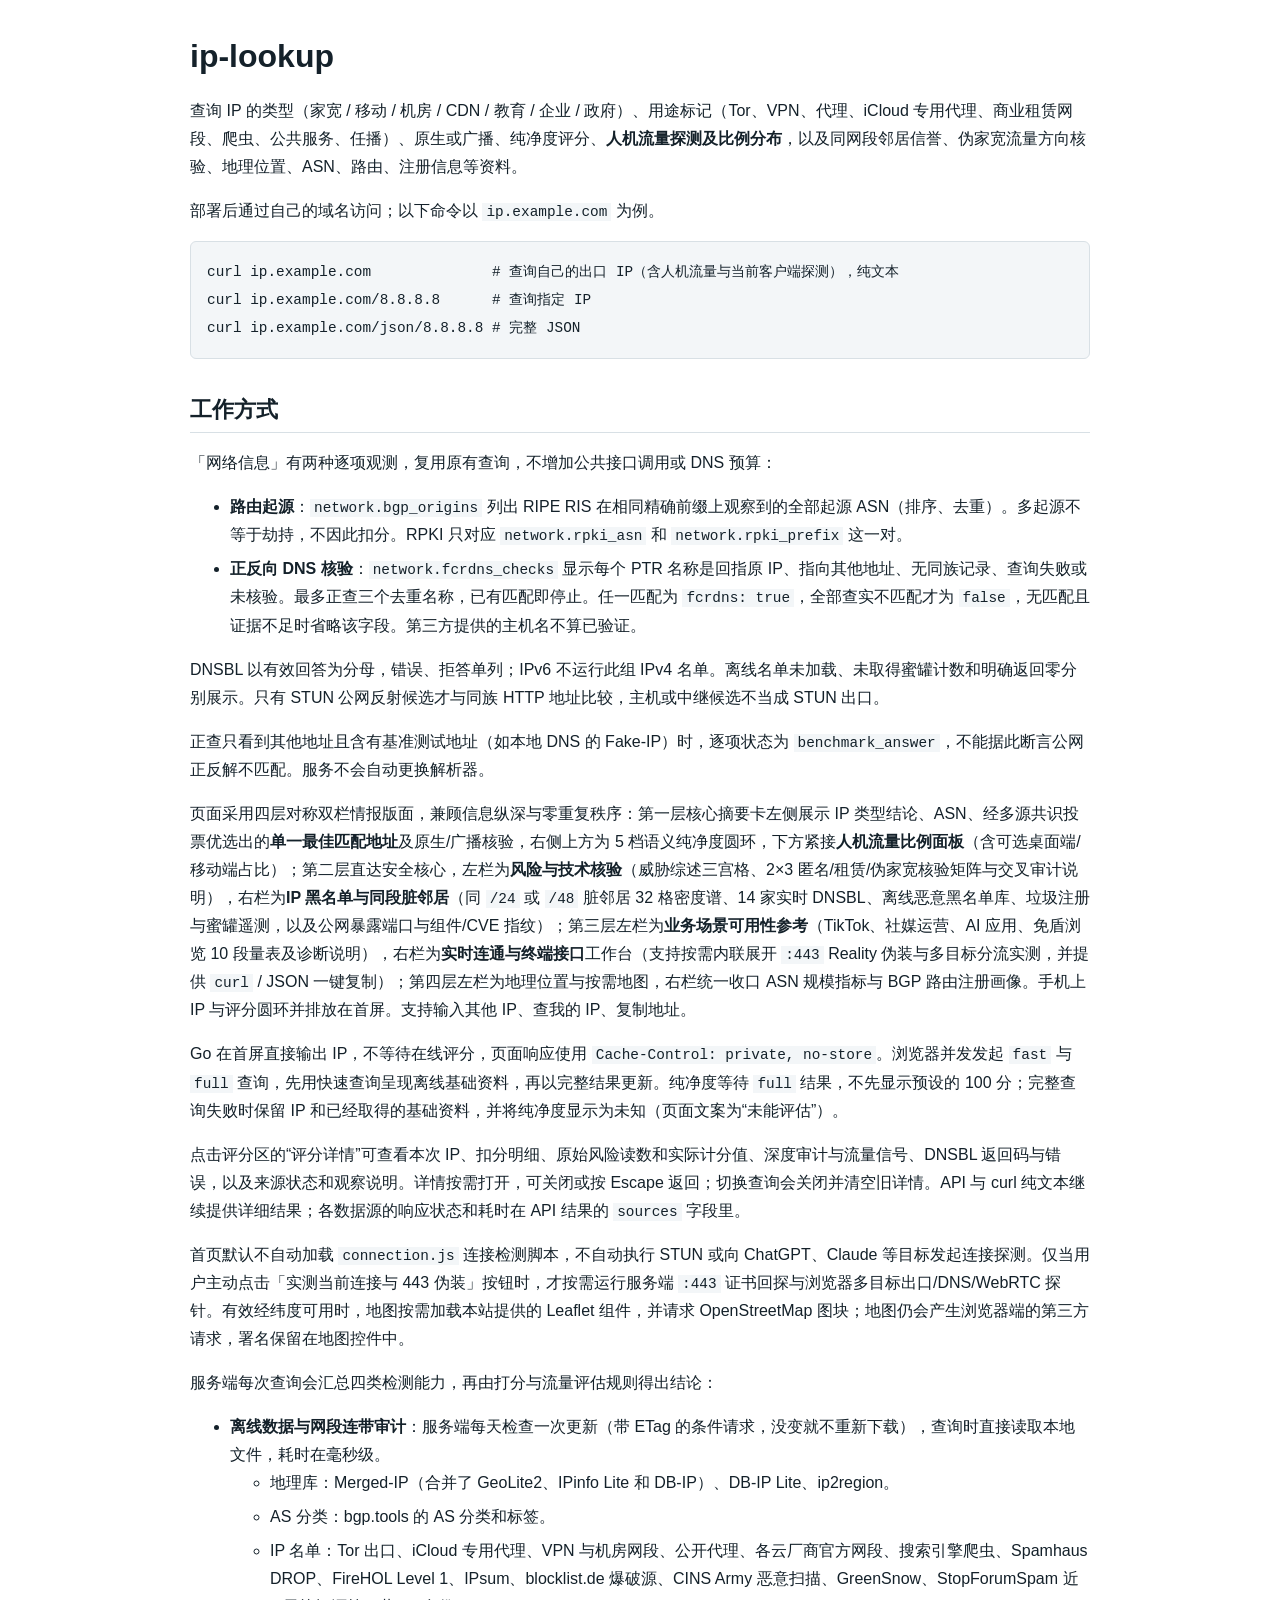
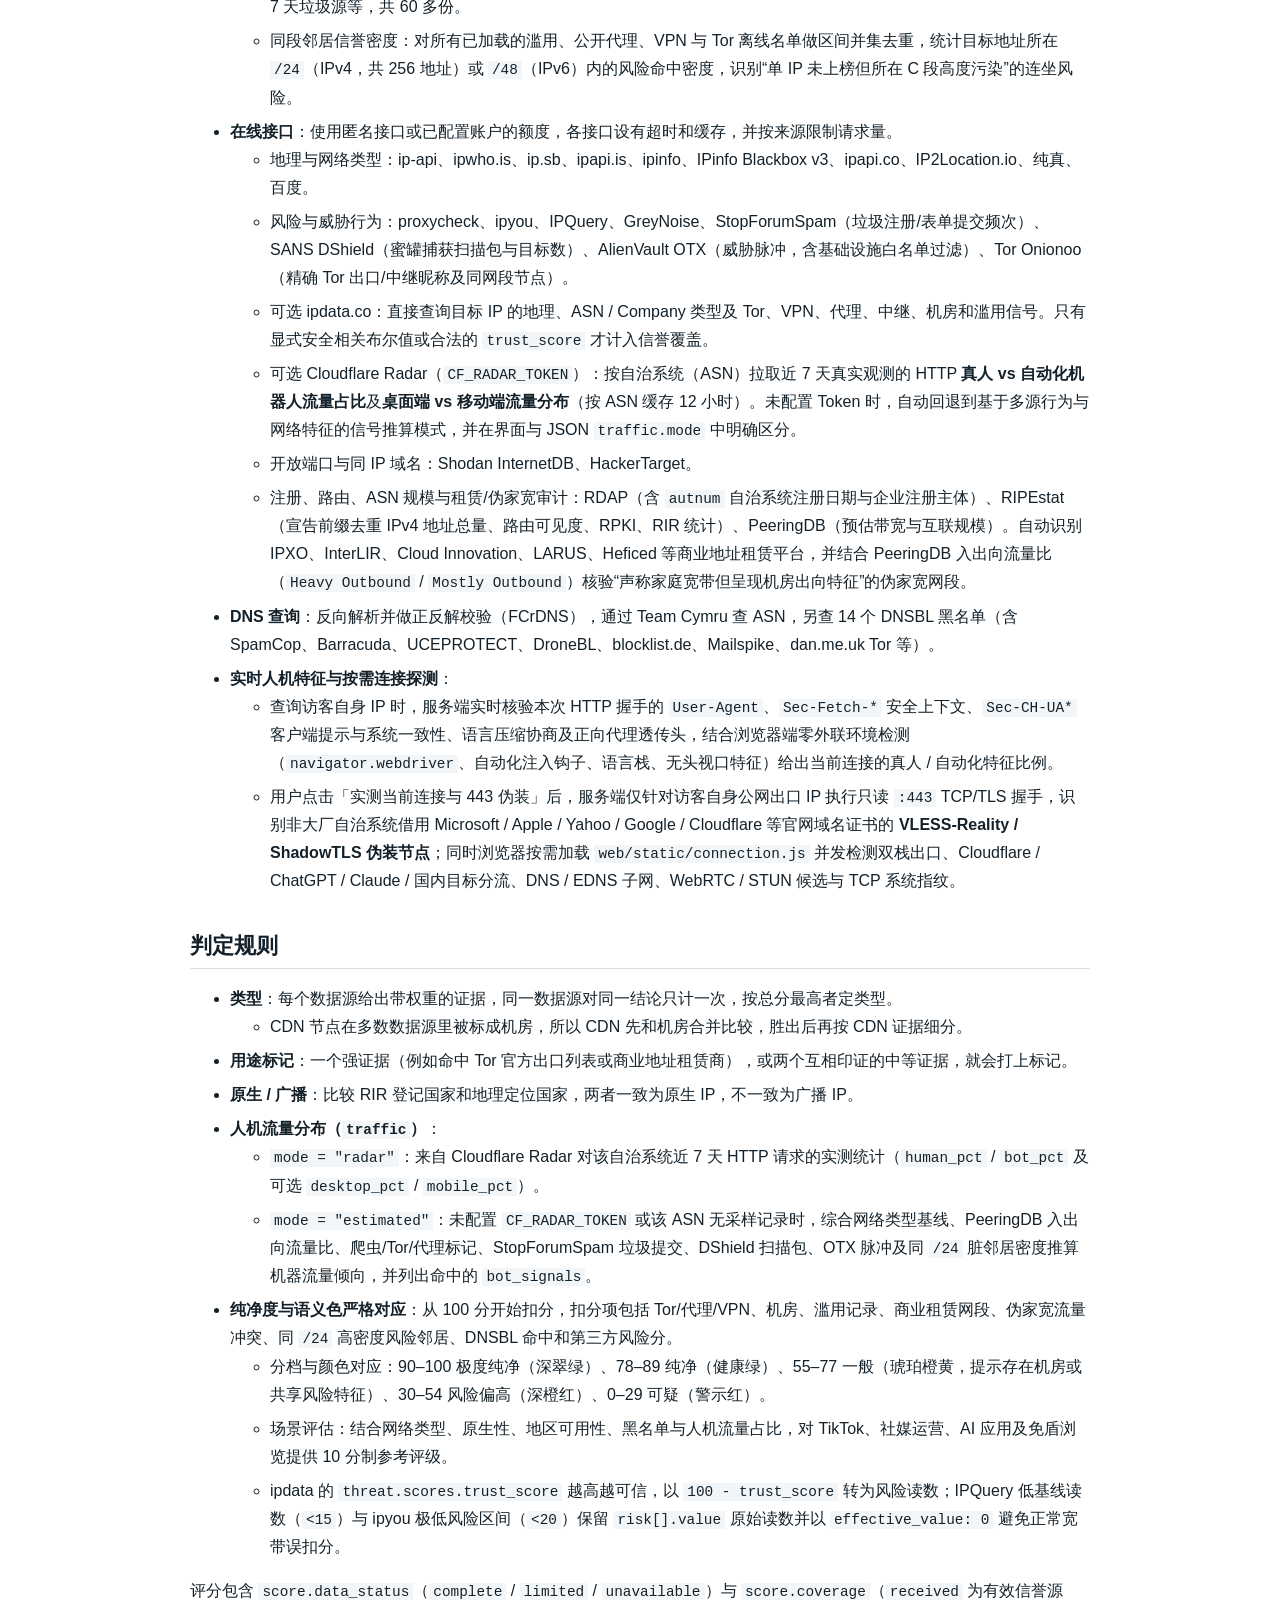
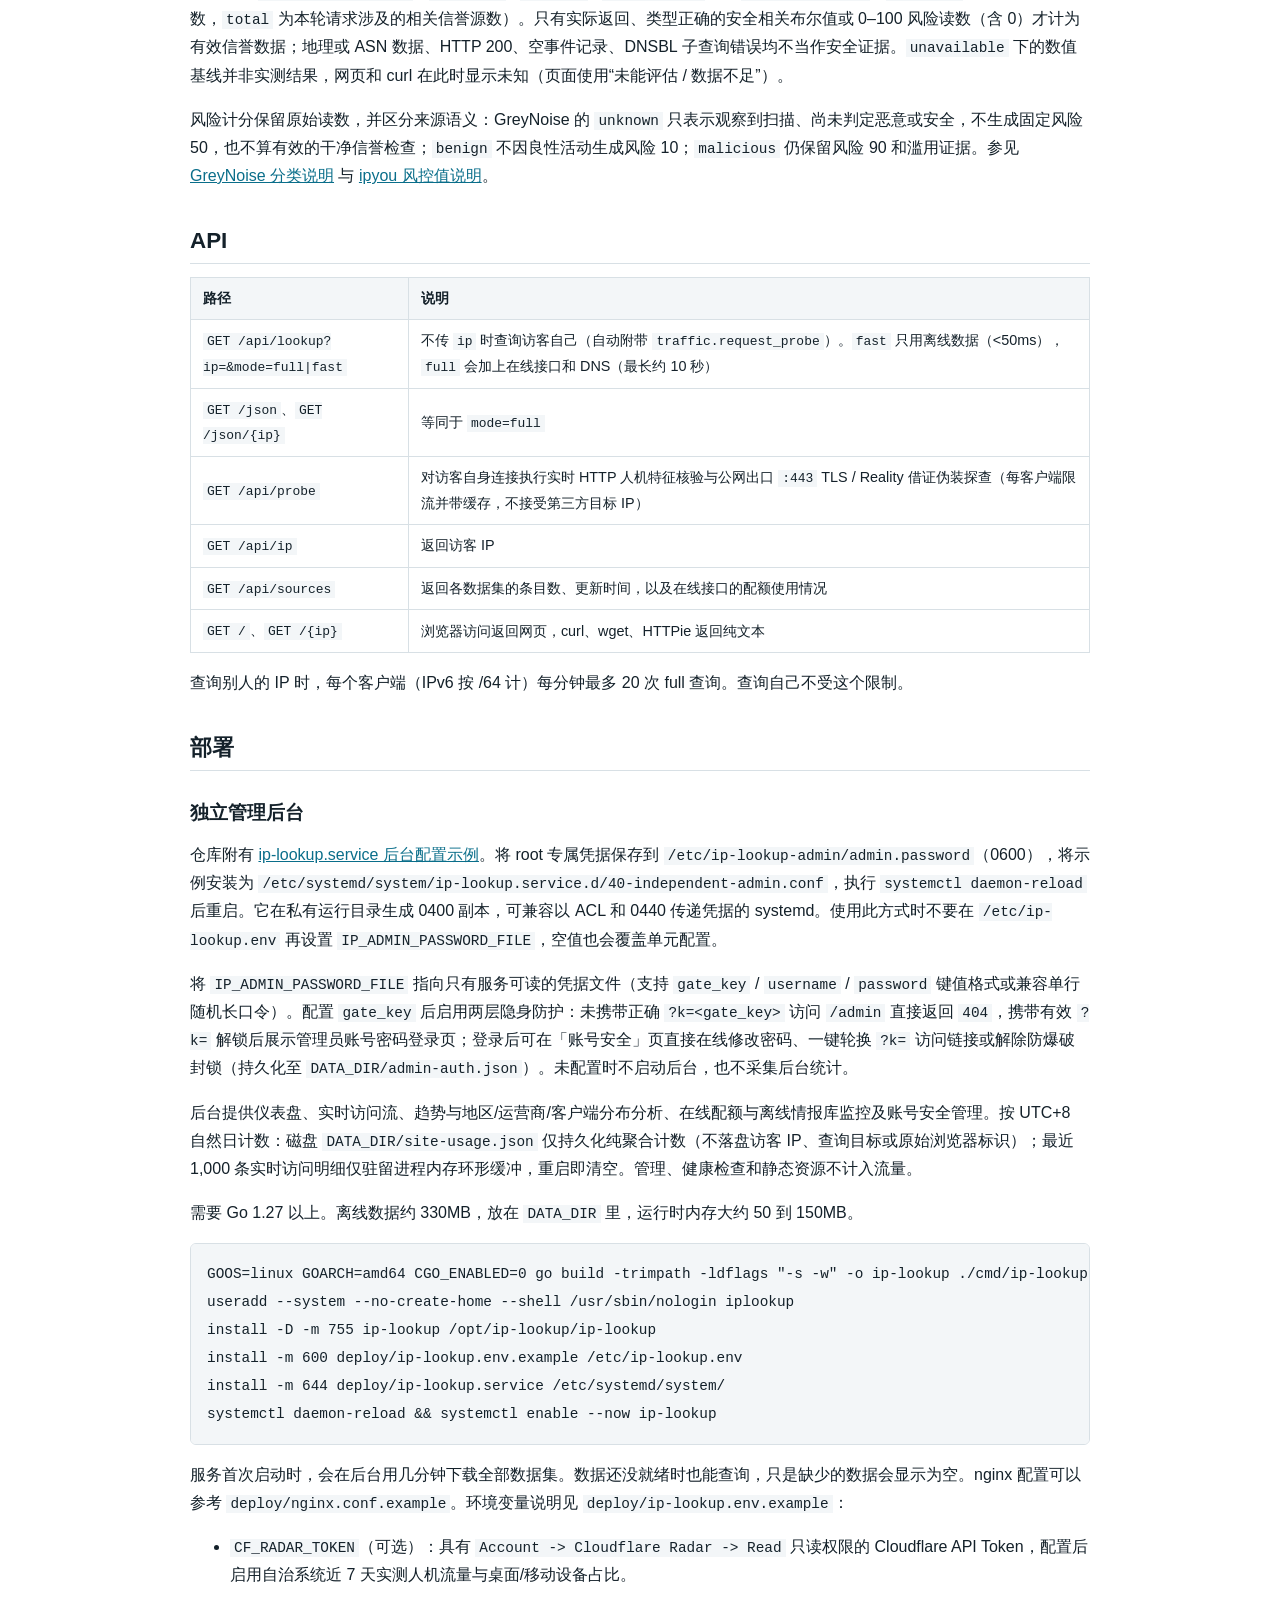
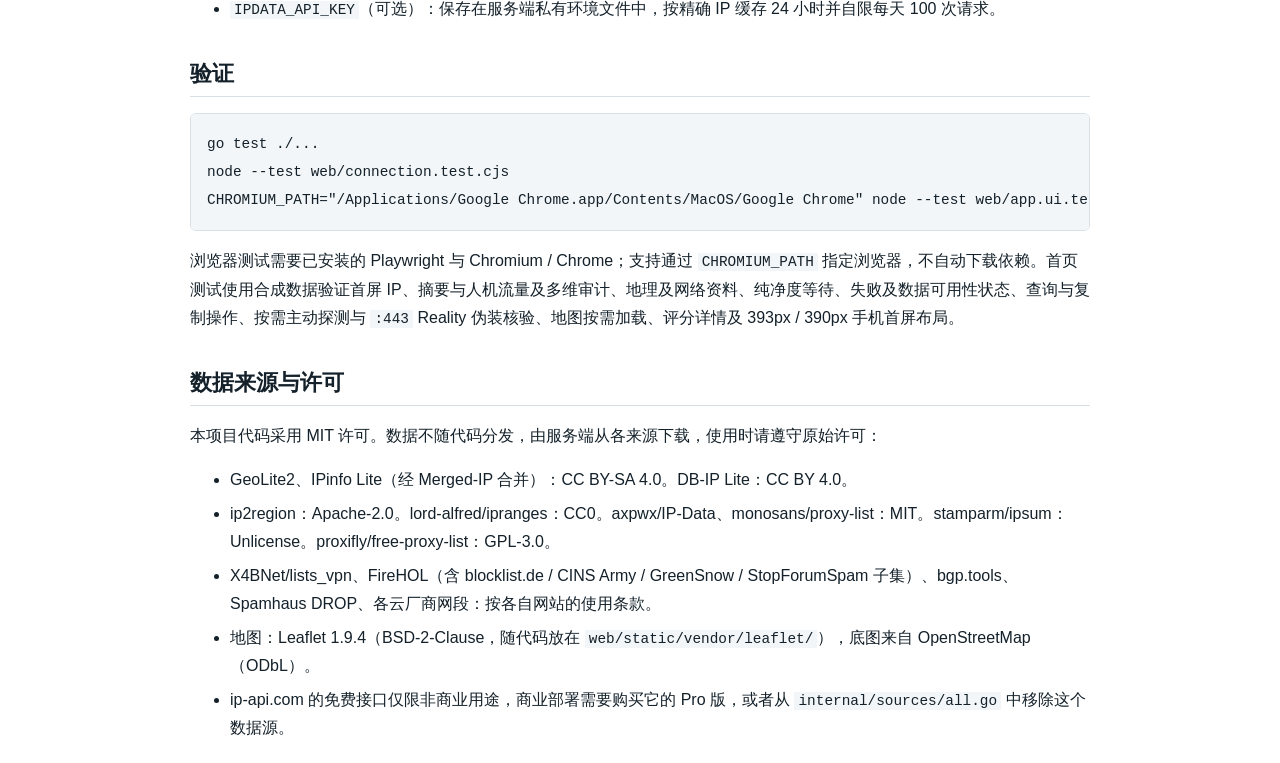
==== commit 2eaf1e60: "feat(admin): add stealth ?k= gate, sidebar operations console, and live telemetry" ====
--- a/README.html
+++ b/README.html
@@ -81,9 +81,9 @@
 <p>查询别人的 IP 时，每个客户端（IPv6 按 /64 计）每分钟最多 20 次 full 查询。查询自己不受这个限制。</p>
 <h2>部署</h2>
 <h3>独立管理后台</h3>
-<p>仓库附有 <a href="./deploy/admin.conf.example">ip-lookup.service 后台配置示例</a>。将 root 专属口令保存到 <code>/etc/ip-lookup-admin/admin.password</code>（0600），将示例安装为 <code>/etc/systemd/system/ip-lookup.service.d/40-independent-admin.conf</code>，执行 <code>systemctl daemon-reload</code> 后重启。它在私有运行目录生成 0400 副本，可兼容以 ACL 和 0440 传递凭据的 systemd。使用此方式时不要在 <code>/etc/ip-lookup.env</code> 再设置 <code>IP_ADMIN_PASSWORD_FILE</code>，空值也会覆盖单元配置。</p>
-<p>将 <code>IP_ADMIN_PASSWORD_FILE</code> 指向只有服务可读的口令文件（可用 systemd <code>LoadCredential</code>）。重启后通过 HTTPS 打开 <code>/admin</code>。使用密码管理器或 <code>openssl rand -hex 32</code> 独立生成口令，不与其他站点共用，不放入 URL、仓库或命令行参数。未配置时不启动后台，也不采集后台统计；轮换时替换文件并重启服务。</p>
-<p>后台显示今日、近 7 天、近 30 天的页面访问、成功查询及错误请求，以及本服务的数据集和在线来源状态。按 UTC+8 自然日计数。成功的 HTML 请求计一次访问，快速与完整 API 分别计查询请求，不是独立访客。仅将匿名计数保存至 <code>DATA_DIR/site-usage.json</code>，不保存访客 IP、查询目标或浏览器标识。首次启用前不补算；管理、健康检查和静态资源不计入流量。后台不读取或同步 WhoProbe 数据。</p>
+<p>仓库附有 <a href="./deploy/admin.conf.example">ip-lookup.service 后台配置示例</a>。将 root 专属凭据保存到 <code>/etc/ip-lookup-admin/admin.password</code>（0600），将示例安装为 <code>/etc/systemd/system/ip-lookup.service.d/40-independent-admin.conf</code>，执行 <code>systemctl daemon-reload</code> 后重启。它在私有运行目录生成 0400 副本，可兼容以 ACL 和 0440 传递凭据的 systemd。使用此方式时不要在 <code>/etc/ip-lookup.env</code> 再设置 <code>IP_ADMIN_PASSWORD_FILE</code>，空值也会覆盖单元配置。</p>
+<p>将 <code>IP_ADMIN_PASSWORD_FILE</code> 指向只有服务可读的凭据文件（支持 <code>gate_key</code> / <code>username</code> / <code>password</code> 键值格式或兼容单行随机长口令）。配置 <code>gate_key</code> 后启用两层隐身防护：未携带正确 <code>?k=&lt;gate_key&gt;</code> 访问 <code>/admin</code> 直接返回 <code>404</code>，携带有效 <code>?k=</code> 解锁后展示管理员账号密码登录页；登录后可在「账号安全」页直接在线修改密码、一键轮换 <code>?k=</code> 访问链接或解除防爆破封锁（持久化至 <code>DATA_DIR/admin-auth.json</code>）。未配置时不启动后台，也不采集后台统计。</p>
+<p>后台提供仪表盘、实时访问流、趋势与地区/运营商/客户端分布分析、在线配额与离线情报库监控及账号安全管理。按 UTC+8 自然日计数：磁盘 <code>DATA_DIR/site-usage.json</code> 仅持久化纯聚合计数（不落盘访客 IP、查询目标或原始浏览器标识）；最近 1,000 条实时访问明细仅驻留进程内存环形缓冲，重启即清空。管理、健康检查和静态资源不计入流量。</p>
 <p>需要 Go 1.27 以上。离线数据约 330MB，放在 <code>DATA_DIR</code> 里，运行时内存大约 50 到 150MB。</p>
 <pre><code>GOOS=linux GOARCH=amd64 CGO_ENABLED=0 go build -trimpath -ldflags "-s -w" -o ip-lookup ./cmd/ip-lookup
 useradd --system --no-create-home --shell /usr/sbin/nologin iplookup
